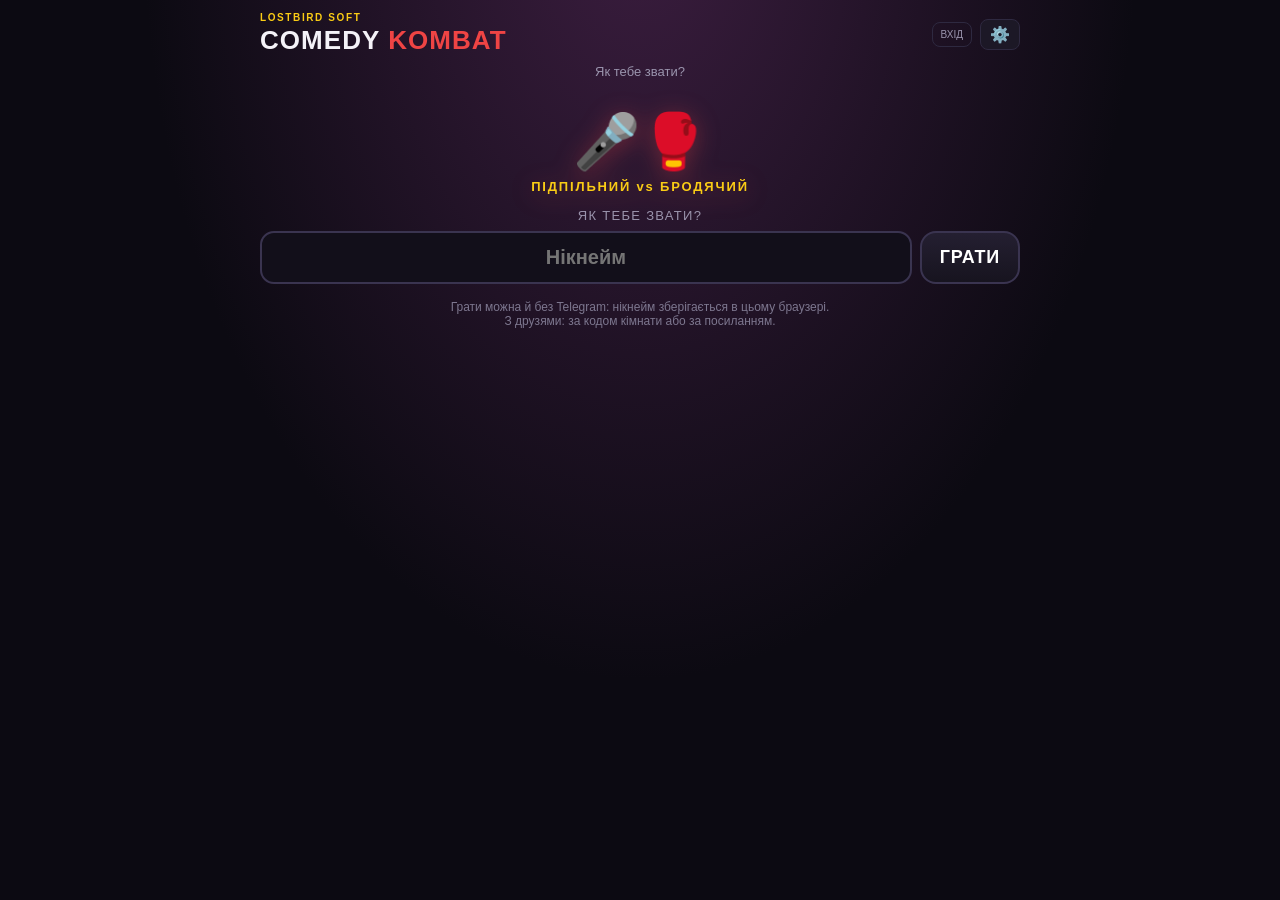
==== index.html @ 6293d787 "Build 75ad475" ====
<!DOCTYPE html>
<html lang="uk">
<head>
  <meta charset="UTF-8">
  <meta name="viewport" content="width=device-width, initial-scale=1.0, maximum-scale=1.0, user-scalable=no, viewport-fit=cover">
  <meta name="theme-color" content="#0c0a12">
  <title>Comedy Kombat</title>
  <link rel="manifest" href="manifest.webmanifest">
  <link rel="icon" href="icon-192.png">
  <link rel="apple-touch-icon" href="icon-192.png">
  <meta name="mobile-web-app-capable" content="yes">
  <meta name="apple-mobile-web-app-capable" content="yes">
  <meta name="apple-mobile-web-app-title" content="Comedy Kombat">
  <link rel="stylesheet" href="style.css?v=8990512b">
  <script src="https://telegram.org/js/telegram-web-app.js"></script>
  <script type="module" src="app.js?v=2cf8950b"></script>
</head>
<body>
<main class="app">
  <header class="topbar">
    <div><div class="eyebrow">LOSTBIRD SOFT</div><h1>COMEDY <span>KOMBAT</span></h1></div>
    <div class="topright"><button id="menuBtn" class="mini ghost" hidden>☰ Меню</button><span class="room-tag" id="roomTag">МЕНЮ</span><button id="resignBtn" class="mini" hidden>Здатися</button><button id="gearBtn" class="mini ghost gear" aria-label="Налаштування">⚙️</button></div>
  </header>

  <p id="status" class="status" role="status">Підключаємось…</p>

  <section id="screenGuest" class="screen" hidden>
    <div class="menu">
      <div class="menu-hero">🎤🥊<div class="menu-tag">ПІДПІЛЬНИЙ vs БРОДЯЧИЙ</div></div>
      <div class="menu-sub">ЯК ТЕБЕ ЗВАТИ?</div>
      <div class="code-row">
        <input id="guestName" class="name-input" maxlength="20" placeholder="Нікнейм" autocomplete="off" autocorrect="off" spellcheck="false">
        <button class="menu-btn code-go" id="btnGuestGo"><span>ГРАТИ</span></button>
      </div>
      <div id="tsBox" class="ts-box" hidden></div>
      <div class="menu-note">Грати можна й без Telegram: нікнейм зберігається в цьому браузері.<br>З друзями: за кодом кімнати або за посиланням.</div>
    </div>
  </section>

  <section id="screenMenu" class="screen" hidden>
    <div class="menu">
      <div class="menu-hero">🎤🥊<div class="menu-tag">ПІДПІЛЬНИЙ vs БРОДЯЧИЙ</div></div>
      <div id="menuMain">
        <button class="menu-btn primary" id="btnBot"><span>🤖 ГРАТИ З КОМПʼЮТЕРОМ</span><small>Бої наодинці та тренування</small></button>
        <button class="menu-btn" id="btnRooms"><span>👥 КІМНАТИ</span><small>Створити кімнату, ввести код, лобі</small></button>
        <div class="menu-note">Грати з друзями: у групі з ботом напиши /fight</div>
        <div class="menu-note" id="menuWho" hidden></div>
      </div>
      <div id="menuLevels" hidden>
        <div class="menu-sub">СКЛАДНІСТЬ</div>
        <button class="menu-btn lvl" data-level="easy"><span>😎 ЛЕГКИЙ</span><small>Для розминки</small></button>
        <button class="menu-btn lvl" data-level="normal"><span>🥊 СЕРЕДНІЙ</span><small>Чесний бій</small></button>
        <button class="menu-btn lvl" data-level="hard"><span>🔥 ВАЖКИЙ</span><small>Блокує, ухиляється, контратакує</small></button>
        <button class="menu-back" id="btnLevelsBack">← Назад</button>
      </div>
    </div>
  </section>

  <section id="screenRooms" class="screen" hidden>
    <div class="menu">
      <div class="menu-sub">СТВОРИТИ КІМНАТУ</div>
      <div class="two">
        <button class="menu-btn" id="btnCreatePublic"><span>🌐 ВІДКРИТА</span><small>Видно в лобі</small></button>
        <button class="menu-btn" id="btnCreatePrivate"><span>🔒 ЗАКРИТА</span><small>Лише за кодом</small></button>
      </div>
      <div class="menu-sub">УВІЙТИ ЗА КОДОМ</div>
      <div class="code-row">
        <input id="codeInput" class="code-input" maxlength="5" placeholder="КОД" autocapitalize="characters" autocomplete="off" autocorrect="off" spellcheck="false">
        <button class="menu-btn code-go" id="btnJoinCode"><span>УВІЙТИ</span></button>
      </div>
      <div class="menu-sub lobby-head">ЛОБІ <button id="btnLobbyRefresh" class="mini ghost">↻</button></div>
      <div id="lobbyList" class="lobby-list"></div>
      <button class="menu-back" id="btnRoomsBack">← Назад</button>
    </div>
  </section>

  <section id="screenWait" class="screen">
    <div class="wait">🎤<br>Чекаємо другого бійця…<br><small id="waitHint">Надішли друзям кнопку з чату</small></div>
    <div id="roomShare" class="share" hidden>
      <div class="muted">Код кімнати</div>
      <div class="code-big" id="roomCode">-----</div>
      <button class="menu-btn" id="btnCopyCode"><span>📋 КОПІЮВАТИ КОД</span></button>
      <button class="menu-btn primary" id="btnShareLink"><span id="shareLabel">📨 НАДІСЛАТИ ЗАПРОШЕННЯ</span><small id="shareSub">Відкриє вибір чату в Telegram</small></button>
      <button class="menu-btn" id="btnCopyWeb" hidden><span>🌐 ПОСИЛАННЯ ДЛЯ БРАУЗЕРА</span><small>Для друга без Telegram</small></button>
    </div>
  </section>

  <section id="screenSelect" class="screen" hidden>
    <div class="preview">
      <canvas id="prevCanvas" width="170" height="190"></canvas>
      <div class="prev-info">
        <div class="camp-tag" id="prevCamp"></div>
        <h2 id="prevName">Обери бійця</h2>
        <div class="muted" id="prevTitle"></div>
        <div class="special" id="prevSpecial"></div>
        <div class="taunt" id="prevTaunt"></div>
      </div>
    </div>
    <div id="grid" class="grid"></div>
    <div class="arena-box">
      <div class="menu-sub">АРЕНА</div>
      <div id="arenaRow" class="arena-row"></div>
      <div class="muted arena-desc" id="arenaDesc"></div>
    </div>
    <div class="vs" id="vsLine"></div>
    <button id="readyBtn" class="big" disabled>ОБРАТИ БІЙЦЯ</button>
    <p class="hint">▼ + 👊 (X/Y) — апперкот · ▼ + 🦶 (A/B) — підсічка · 👊/🦶 у стрибку — удар зверху · Y і B — сильні удари: більше шкоди, довший замах · пригнувшись, ухиляєшся від високих снарядів</p>
  </section>

  <section id="screenFight" class="screen" hidden>
    <div class="stage"><canvas id="game" width="900" height="500"></canvas>
      <div id="result" class="result" hidden>
        <div class="res-title" id="resTitle"></div><div class="res-sub" id="resSub"></div>
        <button id="rematchBtn" class="big">РЕВАНШ</button>
        <button id="menuBtn2" class="big alt">В МЕНЮ</button>
      </div>
    </div>
    <div class="controls" id="controls">
      <div class="joy" id="joy" hidden><div class="joy-ring"></div><div class="joy-knob" id="joyKnob"></div></div>
      <div class="dpad" id="dpad" hidden>
        <button class="pb up" data-do="jump">▲</button>
        <button class="pb lf" data-hold="l">◀</button>
        <button class="pb dn" data-hold="d">▼</button>
        <button class="pb rt" data-hold="r">▶</button>
      </div>
      <div class="acts six">
        <button class="pb punch" data-do="punch"><i>X</i>👊<small>РУКА</small></button>
        <button class="pb punch hv" data-do="hpunch"><i>Y</i>👊<small>СИЛЬНА</small></button>
        <button class="pb spec" data-do="special"><i>Z</i>✨<small id="specName">СПЕЦ</small></button>
        <button class="pb kick" data-do="kick"><i>A</i>🦶<small>НОГА</small></button>
        <button class="pb kick hv" data-do="hkick"><i>B</i>🦶<small>СИЛЬНА</small></button>
        <button class="pb blk" data-hold="b"><i>C</i>🛡<small>БЛОК</small></button>
      </div>
    </div>
    <p class="hint">ПК: A/D — рух, W — стрибок, S — присісти, Shift/B — блок (C) · F/R — рука X/Y, G/T — нога A/B, H — спец (Z)</p>
  </section>
</main>

<div id="settings" class="modal" hidden>
  <div class="sheet">
    <div class="sheet-head"><b>Налаштування</b><button id="settingsClose" class="mini ghost" aria-label="Закрити">✕</button></div>
    <div class="opt">
      <div class="opt-title">Керування</div>
      <div class="seg" id="segControl">
        <button data-v="joystick">🕹 Джойстик</button>
        <button data-v="buttons">⬅➡ Кнопки</button>
      </div>
      <div class="opt-note" id="ctrlNote"></div>
    </div>
    <div class="opt row"><span>Звук</span><button class="tog" id="togSound"></button></div>
    <div class="opt row"><span>Вібрація при ударах</span><button class="tog" id="togHaptic"></button></div>
    <div class="opt row" id="nickRow" hidden><span>Нікнейм: <b id="nickName"></b></span><button class="tog" id="btnChangeNick">ЗМІНИТИ</button></div>
    <div class="opt-note" id="verNote"></div>
  </div>
</div>
</body>
</html>
---- style.css ----
*{box-sizing:border-box;-webkit-tap-highlight-color:transparent}:root{color-scheme:dark;--bg:#0c0a12;--panel:#17141f;--line:#2e2940;--muted:#9a94ad;--text:#f4f2f8;--red:#ef4444;--gold:#facc15}html,body{overscroll-behavior:none}body{margin:0;min-height:100vh;display:flex;justify-content:center;padding:max(12px,env(safe-area-inset-top)) 10px max(16px,env(safe-area-inset-bottom));background:radial-gradient(ellipse at 50% -10%,#3b1d3f 0,transparent 55%),var(--bg);color:var(--text);font-family:-apple-system,BlinkMacSystemFont,Segoe UI,Roboto,Arial,sans-serif;user-select:none;-webkit-user-select:none;touch-action:manipulation}.app{width:min(100%,760px)}.topbar{display:flex;justify-content:space-between;align-items:center;margin-bottom:8px}.eyebrow{color:var(--gold);font-size:10px;font-weight:800;letter-spacing:.16em}h1{margin:2px 0 0;font:900 26px Impact,Arial Black,sans-serif;letter-spacing:.04em}h1 span{color:var(--red)}.topright{display:flex;gap:8px;align-items:center}.room-tag{font-size:10px;color:var(--muted);border:1px solid var(--line);border-radius:8px;padding:6px 8px}.mini{background:#3a1518;color:#fecaca;border:1px solid #7f1d1d;border-radius:8px;padding:6px 10px;font-weight:700;font-size:12px}.status{min-height:18px;margin:4px 0 8px;color:var(--muted);font-size:13px;text-align:center}[hidden]{display:none!important}.wait{text-align:center;padding:60px 10px;font-size:20px;line-height:1.6}.wait small{color:var(--muted);font-size:13px}.preview{display:flex;gap:12px;background:var(--panel);border:1px solid var(--line);border-radius:14px;padding:10px;margin-bottom:10px}#prevCanvas{background:#120f1a;border-radius:10px;flex:none;width:130px;height:auto}.prev-info h2{margin:2px 0;font:900 19px Impact,Arial Black,sans-serif}.muted{color:var(--muted);font-size:13px}.camp-tag{font-size:11px;font-weight:800;letter-spacing:.06em}.special{margin-top:8px;font-size:13px;color:var(--gold);font-weight:700}.taunt{margin-top:6px;font-size:12px;color:var(--muted);font-style:italic}.grid{display:grid;grid-template-columns:repeat(4,1fr);gap:8px}.card{background:var(--panel);border:2px solid var(--line);border-radius:12px;padding:6px 2px 8px;text-align:center;color:var(--text);cursor:pointer}.card canvas{width:60px;height:84px;display:block;margin:0 auto}.card b{display:block;font-size:10px;line-height:1.15;margin-top:2px}.card.sel{border-color:var(--gold);box-shadow:0 0 14px #facc1566}.card.locked{opacity:.5}.vs{text-align:center;color:var(--muted);font-size:13px;margin:10px 0}.big{width:100%;padding:15px;border:0;border-radius:12px;background:linear-gradient(180deg,#ef4444,#991b1b);color:#fff;font:900 17px Impact,Arial Black,sans-serif;letter-spacing:.06em}.big:disabled{opacity:.4}.stage{position:relative;aspect-ratio:9/5;border:3px solid #3f3a52;border-radius:12px;overflow:hidden;box-shadow:0 0 30px #ef44444d;background:#0f0d16}canvas#game{width:100%;height:100%;display:block}.result{position:absolute;inset:0;background:#05040ac7;display:flex;flex-direction:column;align-items:center;justify-content:center;gap:10px;padding:16px;text-align:center}.res-title{font:900 28px Impact,Arial Black,sans-serif;color:var(--gold)}.res-sub{color:#ddd;font-size:14px}.result .big{width:70%;max-width:260px}.hint{text-align:center;color:#6f6a80;font-size:11px;margin:8px 0 0}@media(max-width:420px){.grid{grid-template-columns:repeat(3,1fr)}}.mini.ghost{background:#1c1826;color:#ddd;border-color:#2e2940}:root{--b:clamp(50px,15.2vw,68px)}.controls{display:flex;justify-content:space-between;align-items:flex-end;gap:10px;margin-top:10px;touch-action:none}.dpad{display:grid;grid-template-columns:repeat(3,var(--b));grid-template-rows:repeat(2,var(--b));gap:6px;grid-template-areas:". up ." "lf dn rt"}.up{grid-area:up}.lf{grid-area:lf}.dn{grid-area:dn}.rt{grid-area:rt}:root{--b6:clamp(44px,12.4vw,60px)}.acts{display:grid;grid-template-columns:repeat(3,var(--b6));grid-auto-rows:var(--b6);gap:5px;align-items:stretch}.acts.six .pb{position:relative;min-width:0;font-size:18px;border-radius:50%;padding:0}.acts.six .pb small{font-size:8px;line-height:1}.acts.six .pb i{position:absolute;top:3px;left:0;right:0;text-align:center;font:800 10px/1 system-ui,sans-serif;font-style:normal;color:#e5e1f0;opacity:.85}.acts.six .pb.hv{background:linear-gradient(180deg,#3d2a3a,#1c1119);box-shadow:0 4px #07060b,inset 0 0 10px #ef444440}.acts.six .pb.kick.hv{box-shadow:0 4px #07060b,inset 0 0 10px #f59e0b4d}.acts.six .pb.on{box-shadow:0 1px #07060b}.acts.six>:nth-child(-n+3){transform:translateY(-6px)}.acts.six>:nth-child(-n+3).on{transform:translateY(-3px)}.pb{width:100%;height:100%;min-width:var(--b);padding:0 4px;border-radius:14px;border:2px solid #52495f;background:linear-gradient(180deg,#2a2536,#17141f);color:#fff;font-size:22px;font-weight:800;box-shadow:0 4px #07060b;display:flex;flex-direction:column;align-items:center;justify-content:center;touch-action:none;user-select:none;-webkit-user-select:none;-webkit-touch-callout:none}.pb small{font-size:9px;font-weight:600;color:#b9b3c8;max-width:100%;overflow:hidden;text-overflow:ellipsis;white-space:nowrap}.pb.on{transform:translateY(3px);box-shadow:0 1px #07060b;border-color:#f87171;filter:brightness(1.25)}.punch{border-color:#ef4444}.kick{border-color:#f59e0b}.spec{border-color:#22d3ee}.blk{border-color:#a855f7}.dn{border-color:#64748b}.gear{font-size:16px;padding:5px 9px}.modal{position:fixed;inset:0;background:#05040ab3;display:flex;align-items:flex-end;justify-content:center;z-index:50}.sheet{width:min(100%,520px);background:#17141f;border:1px solid var(--line);border-radius:18px 18px 0 0;padding:14px 16px max(18px,env(safe-area-inset-bottom))}.sheet-head{display:flex;justify-content:space-between;align-items:center;margin-bottom:10px;font-size:16px}.opt{padding:10px 0;border-top:1px solid var(--line)}.opt-title{font-size:13px;color:var(--muted);margin-bottom:8px}.opt.row{display:flex;justify-content:space-between;align-items:center;font-size:15px}.opt-note{margin-top:8px;font-size:12px;color:var(--muted);line-height:1.4}.seg{display:grid;grid-template-columns:1fr 1fr;gap:8px}.seg button{padding:12px 6px;border-radius:12px;border:2px solid #3a3450;background:#211d2c;color:#ddd;font-size:14px;font-weight:700}.seg button.sel{border-color:var(--gold);color:#fff;background:#2e2640;box-shadow:0 0 12px #facc1540}.tog{min-width:84px;padding:9px 12px;border-radius:999px;border:2px solid #3a3450;background:#211d2c;color:#aaa;font-weight:800;font-size:12px}.tog.on{border-color:#22c55e;color:#bbf7d0;background:#12301f}:root{--joy:clamp(124px,36vw,164px)}.joy{position:relative;width:var(--joy);height:var(--joy);flex:none;touch-action:none;user-select:none;-webkit-user-select:none}.joy-ring{position:absolute;inset:0;border-radius:50%;background:radial-gradient(circle at 50% 50%,rgba(255,255,255,.07),rgba(255,255,255,.02) 62%,transparent 63%),#1a1624;border:3px solid #4a4260;box-shadow:inset 0 0 18px #0000008c}.joy-ring:before,.joy-ring:after{content:"";position:absolute;background:#ffffff14}.joy-ring:before{left:50%;top:10%;bottom:10%;width:2px;transform:translate(-50%)}.joy-ring:after{top:50%;left:10%;right:10%;height:2px;transform:translateY(-50%)}.joy-knob{position:absolute;left:50%;top:50%;width:42%;height:42%;margin:-21% 0 0 -21%;border-radius:50%;background:radial-gradient(circle at 35% 30%,#8b84a3,#3b3550 70%);border:3px solid #a79fc0;box-shadow:0 4px 10px #0009;pointer-events:none;will-change:transform}.joy.active .joy-ring,.joy.active .joy-knob{border-color:var(--gold)}.menu{padding:6px 0 10px}.menu-hero{text-align:center;font-size:54px;margin:14px 0 6px;filter:drop-shadow(0 4px 12px rgba(239,68,68,.35))}.menu-tag{font:900 13px Impact,Arial Black,sans-serif;letter-spacing:.14em;color:var(--gold);margin-top:6px}.menu-btn{display:flex;flex-direction:column;align-items:flex-start;gap:3px;width:100%;margin-top:10px;padding:16px;border-radius:16px;border:2px solid #3a3450;background:linear-gradient(180deg,#241f31,#17141f);color:#fff;text-align:left;cursor:pointer}.menu-btn span{font:900 18px Impact,Arial Black,sans-serif;letter-spacing:.04em}.menu-btn small{font-size:12px;color:var(--muted)}.menu-btn.primary{border-color:#ef4444;background:linear-gradient(180deg,#5a1d22,#2a1015);box-shadow:0 0 18px #ef444440}.menu-btn:disabled{opacity:.45;cursor:default}.menu-btn:active:not(:disabled){transform:translateY(2px)}.lvl[data-level=easy]{border-color:#22c55e}.lvl[data-level=normal]{border-color:#facc15}.lvl[data-level=hard]{border-color:#ef4444}.menu-sub{margin-top:14px;text-align:center;color:var(--muted);font-size:13px;letter-spacing:.1em}.menu-note{margin-top:16px;text-align:center;font-size:12px;color:#7d778f}.menu-back{margin:14px auto 0;display:block;background:none;border:0;color:var(--muted);font-size:14px;padding:8px 14px}.big.alt{background:#27223a;border:2px solid #4a4260}input{user-select:text;-webkit-user-select:text}.two{display:grid;grid-template-columns:1fr 1fr;gap:10px}.two .menu-btn{margin-top:8px;padding:14px 12px}.code-row{display:flex;gap:8px;margin-top:8px}.code-input{flex:1;min-width:0;text-transform:uppercase;letter-spacing:.35em;text-align:center;font:900 22px Impact,Arial Black,sans-serif;color:#fff;background:#120f1a;border:2px solid #3a3450;border-radius:14px;padding:12px 8px;outline:none}.code-input:focus{border-color:var(--gold)}.code-go{width:auto;margin-top:0;padding:12px 18px;align-items:center;justify-content:center}.lobby-head{display:flex;align-items:center;justify-content:center;gap:8px}.lobby-list{margin-top:8px;display:grid;gap:8px}.lobby-row{display:flex;justify-content:space-between;align-items:center;gap:8px;padding:12px;border-radius:14px;border:2px solid #3a3450;background:#17141f;cursor:pointer}.lobby-row b{display:block;font-size:15px}.lobby-row small{color:var(--muted);font-size:12px}.lobby-go{background:linear-gradient(180deg,#ef4444,#991b1b);border:0;border-radius:10px;color:#fff;font:900 13px Impact,Arial Black,sans-serif;padding:10px 14px;letter-spacing:.05em}.lobby-empty{text-align:center;color:var(--muted);font-size:13px;padding:14px 6px}.share{max-width:420px;margin:0 auto;text-align:center}.code-big{font:900 54px Impact,Arial Black,sans-serif;letter-spacing:.2em;color:var(--gold);margin:4px 0 6px;padding-left:.2em;text-shadow:0 0 18px rgba(250,204,21,.35)}.name-input{flex:1;min-width:0;text-align:center;font:700 20px -apple-system,BlinkMacSystemFont,Segoe UI,Roboto,Arial,sans-serif;color:#fff;background:#120f1a;border:2px solid #3a3450;border-radius:14px;padding:13px 10px;outline:none}.name-input:focus{border-color:var(--gold)}.ts-box{display:flex;justify-content:center;margin-top:12px;min-height:65px}.arena-box{margin-top:12px}.arena-row{display:flex;gap:8px;overflow-x:auto;padding:6px 2px 8px;-webkit-overflow-scrolling:touch;scrollbar-width:none}.arena-row::-webkit-scrollbar{display:none}.chip{flex:none;display:flex;flex-direction:column;align-items:center;gap:3px;min-width:84px;padding:8px;border-radius:12px;border:2px solid #3a3450;background:#17141f;color:#ddd;font-size:11px;font-weight:700;text-align:center;line-height:1.15}.chip b{font-size:22px}.chip.sel{border-color:var(--gold);color:#fff;box-shadow:0 0 12px #facc154d}.chip:disabled{opacity:.65}.arena-desc{text-align:center;margin-top:2px;min-height:34px}
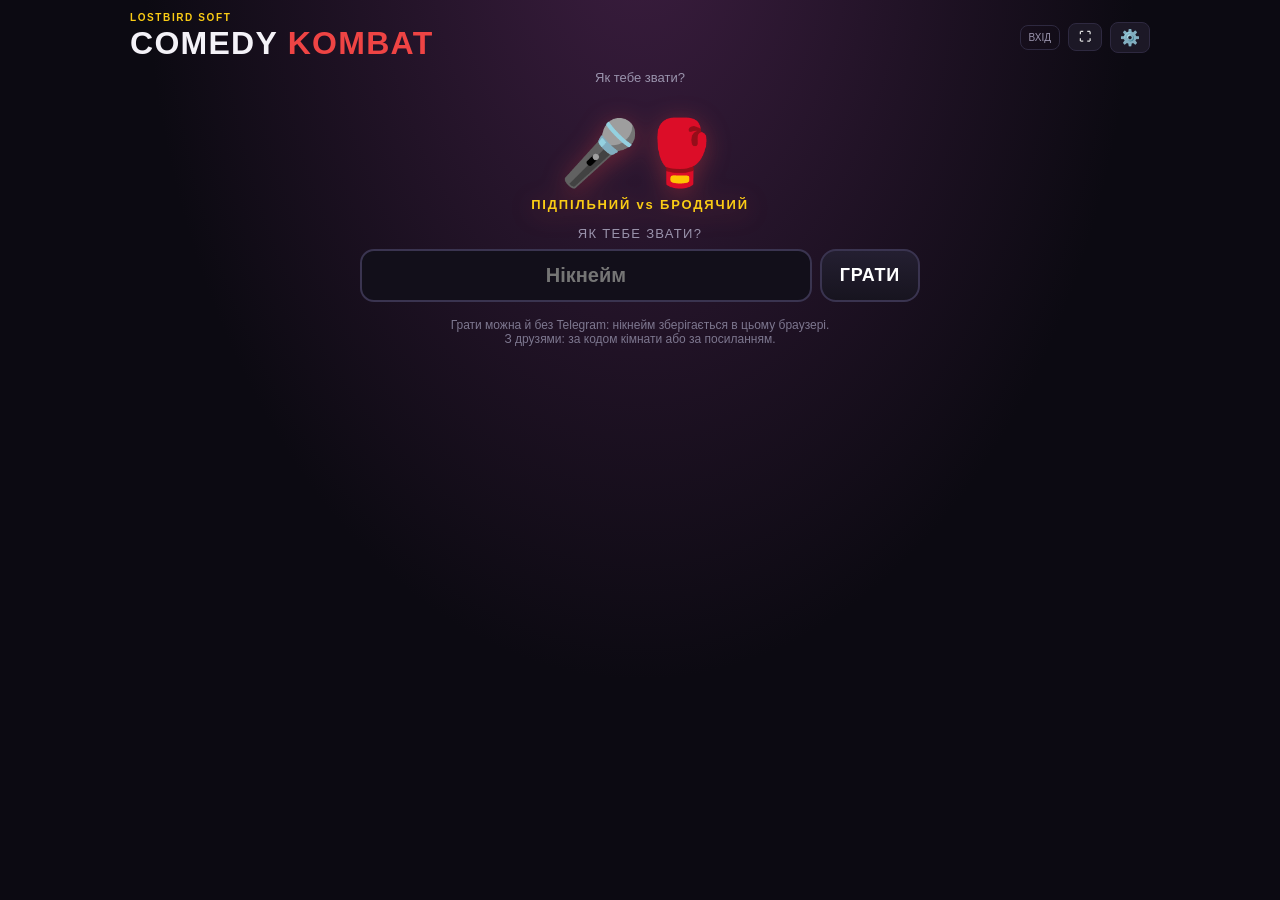
==== commit 22293600: "Build 7344108" ====
--- a/index.html
+++ b/index.html
@@ -11,15 +11,16 @@
   <meta name="mobile-web-app-capable" content="yes">
   <meta name="apple-mobile-web-app-capable" content="yes">
   <meta name="apple-mobile-web-app-title" content="Comedy Kombat">
-  <link rel="stylesheet" href="style.css?v=8990512b">
+  <link rel="stylesheet" href="style.css?v=c1046ad6">
   <script src="https://telegram.org/js/telegram-web-app.js"></script>
-  <script type="module" src="app.js?v=2cf8950b"></script>
+  <script type="module" src="app.js?v=12cb3f4c"></script>
 </head>
 <body>
+  <canvas id="bgBlur" class="bgblur" width="96" height="54" aria-hidden="true"></canvas>
 <main class="app">
   <header class="topbar">
     <div><div class="eyebrow">LOSTBIRD SOFT</div><h1>COMEDY <span>KOMBAT</span></h1></div>
-    <div class="topright"><button id="menuBtn" class="mini ghost" hidden>☰ Меню</button><span class="room-tag" id="roomTag">МЕНЮ</span><button id="resignBtn" class="mini" hidden>Здатися</button><button id="gearBtn" class="mini ghost gear" aria-label="Налаштування">⚙️</button></div>
+    <div class="topright"><button id="menuBtn" class="mini ghost" hidden>☰ Меню</button><span class="room-tag" id="roomTag">МЕНЮ</span><button id="resignBtn" class="mini" hidden>Здатися</button><button id="helpBtn" class="mini ghost" aria-label="Клавіші керування" hidden>⌨</button><button id="fsBtn" class="mini ghost" aria-label="На весь екран" hidden>⛶</button><button id="gearBtn" class="mini ghost gear" aria-label="Налаштування">⚙️</button></div>
   </header>
 
   <p id="status" class="status" role="status">Підключаємось…</p>
@@ -109,6 +110,7 @@
 
   <section id="screenFight" class="screen" hidden>
     <div class="stage"><canvas id="game" width="900" height="500"></canvas>
+      <div id="keyHint" class="keyhint" aria-hidden="true"><b>A/D</b> рух · <b>W</b> стрибок · <b>S</b> присісти · <b>F</b>/<b>R</b> рука · <b>G</b>/<b>T</b> нога · <b>H</b> спец · <b>Shift</b> блок</div>
       <div id="result" class="result" hidden>
         <div class="res-title" id="resTitle"></div><div class="res-sub" id="resSub"></div>
         <button id="rematchBtn" class="big">РЕВАНШ</button>
@@ -132,7 +134,8 @@
         <button class="pb blk" data-hold="b"><i>C</i>🛡<small>БЛОК</small></button>
       </div>
     </div>
-    <p class="hint">ПК: A/D — рух, W — стрибок, S — присісти, Shift/B — блок (C) · F/R — рука X/Y, G/T — нога A/B, H — спец (Z)</p>
+    <p class="hint rotate">↻ Поверни телефон на бік: арена буде на весь екран, кнопки поверх неї</p>
+      <p class="hint kbdhint">ПК: A/D — рух, W — стрибок, S — присісти, Shift/B — блок (C) · F/R — рука X/Y, G/T — нога A/B, H — спец (Z)</p>
   </section>
 </main>
 
@@ -147,6 +150,15 @@
       </div>
       <div class="opt-note" id="ctrlNote"></div>
     </div>
+    <div class="opt">
+      <div class="opt-title">Екранні кнопки в бою</div>
+      <div class="seg three" id="segBtns">
+        <button data-v="auto">Авто</button>
+        <button data-v="on">Завжди</button>
+        <button data-v="off">Ховати</button>
+      </div>
+      <div class="opt-note" id="btnsNote"></div>
+    </div>
     <div class="opt row"><span>Звук</span><button class="tog" id="togSound"></button></div>
     <div class="opt row"><span>Вібрація при ударах</span><button class="tog" id="togHaptic"></button></div>
     <div class="opt row" id="nickRow" hidden><span>Нікнейм: <b id="nickName"></b></span><button class="tog" id="btnChangeNick">ЗМІНИТИ</button></div>
--- a/style.css
+++ b/style.css
@@ -1 +1 @@
-*{box-sizing:border-box;-webkit-tap-highlight-color:transparent}:root{color-scheme:dark;--bg:#0c0a12;--panel:#17141f;--line:#2e2940;--muted:#9a94ad;--text:#f4f2f8;--red:#ef4444;--gold:#facc15}html,body{overscroll-behavior:none}body{margin:0;min-height:100vh;display:flex;justify-content:center;padding:max(12px,env(safe-area-inset-top)) 10px max(16px,env(safe-area-inset-bottom));background:radial-gradient(ellipse at 50% -10%,#3b1d3f 0,transparent 55%),var(--bg);color:var(--text);font-family:-apple-system,BlinkMacSystemFont,Segoe UI,Roboto,Arial,sans-serif;user-select:none;-webkit-user-select:none;touch-action:manipulation}.app{width:min(100%,760px)}.topbar{display:flex;justify-content:space-between;align-items:center;margin-bottom:8px}.eyebrow{color:var(--gold);font-size:10px;font-weight:800;letter-spacing:.16em}h1{margin:2px 0 0;font:900 26px Impact,Arial Black,sans-serif;letter-spacing:.04em}h1 span{color:var(--red)}.topright{display:flex;gap:8px;align-items:center}.room-tag{font-size:10px;color:var(--muted);border:1px solid var(--line);border-radius:8px;padding:6px 8px}.mini{background:#3a1518;color:#fecaca;border:1px solid #7f1d1d;border-radius:8px;padding:6px 10px;font-weight:700;font-size:12px}.status{min-height:18px;margin:4px 0 8px;color:var(--muted);font-size:13px;text-align:center}[hidden]{display:none!important}.wait{text-align:center;padding:60px 10px;font-size:20px;line-height:1.6}.wait small{color:var(--muted);font-size:13px}.preview{display:flex;gap:12px;background:var(--panel);border:1px solid var(--line);border-radius:14px;padding:10px;margin-bottom:10px}#prevCanvas{background:#120f1a;border-radius:10px;flex:none;width:130px;height:auto}.prev-info h2{margin:2px 0;font:900 19px Impact,Arial Black,sans-serif}.muted{color:var(--muted);font-size:13px}.camp-tag{font-size:11px;font-weight:800;letter-spacing:.06em}.special{margin-top:8px;font-size:13px;color:var(--gold);font-weight:700}.taunt{margin-top:6px;font-size:12px;color:var(--muted);font-style:italic}.grid{display:grid;grid-template-columns:repeat(4,1fr);gap:8px}.card{background:var(--panel);border:2px solid var(--line);border-radius:12px;padding:6px 2px 8px;text-align:center;color:var(--text);cursor:pointer}.card canvas{width:60px;height:84px;display:block;margin:0 auto}.card b{display:block;font-size:10px;line-height:1.15;margin-top:2px}.card.sel{border-color:var(--gold);box-shadow:0 0 14px #facc1566}.card.locked{opacity:.5}.vs{text-align:center;color:var(--muted);font-size:13px;margin:10px 0}.big{width:100%;padding:15px;border:0;border-radius:12px;background:linear-gradient(180deg,#ef4444,#991b1b);color:#fff;font:900 17px Impact,Arial Black,sans-serif;letter-spacing:.06em}.big:disabled{opacity:.4}.stage{position:relative;aspect-ratio:9/5;border:3px solid #3f3a52;border-radius:12px;overflow:hidden;box-shadow:0 0 30px #ef44444d;background:#0f0d16}canvas#game{width:100%;height:100%;display:block}.result{position:absolute;inset:0;background:#05040ac7;display:flex;flex-direction:column;align-items:center;justify-content:center;gap:10px;padding:16px;text-align:center}.res-title{font:900 28px Impact,Arial Black,sans-serif;color:var(--gold)}.res-sub{color:#ddd;font-size:14px}.result .big{width:70%;max-width:260px}.hint{text-align:center;color:#6f6a80;font-size:11px;margin:8px 0 0}@media(max-width:420px){.grid{grid-template-columns:repeat(3,1fr)}}.mini.ghost{background:#1c1826;color:#ddd;border-color:#2e2940}:root{--b:clamp(50px,15.2vw,68px)}.controls{display:flex;justify-content:space-between;align-items:flex-end;gap:10px;margin-top:10px;touch-action:none}.dpad{display:grid;grid-template-columns:repeat(3,var(--b));grid-template-rows:repeat(2,var(--b));gap:6px;grid-template-areas:". up ." "lf dn rt"}.up{grid-area:up}.lf{grid-area:lf}.dn{grid-area:dn}.rt{grid-area:rt}:root{--b6:clamp(44px,12.4vw,60px)}.acts{display:grid;grid-template-columns:repeat(3,var(--b6));grid-auto-rows:var(--b6);gap:5px;align-items:stretch}.acts.six .pb{position:relative;min-width:0;font-size:18px;border-radius:50%;padding:0}.acts.six .pb small{font-size:8px;line-height:1}.acts.six .pb i{position:absolute;top:3px;left:0;right:0;text-align:center;font:800 10px/1 system-ui,sans-serif;font-style:normal;color:#e5e1f0;opacity:.85}.acts.six .pb.hv{background:linear-gradient(180deg,#3d2a3a,#1c1119);box-shadow:0 4px #07060b,inset 0 0 10px #ef444440}.acts.six .pb.kick.hv{box-shadow:0 4px #07060b,inset 0 0 10px #f59e0b4d}.acts.six .pb.on{box-shadow:0 1px #07060b}.acts.six>:nth-child(-n+3){transform:translateY(-6px)}.acts.six>:nth-child(-n+3).on{transform:translateY(-3px)}.pb{width:100%;height:100%;min-width:var(--b);padding:0 4px;border-radius:14px;border:2px solid #52495f;background:linear-gradient(180deg,#2a2536,#17141f);color:#fff;font-size:22px;font-weight:800;box-shadow:0 4px #07060b;display:flex;flex-direction:column;align-items:center;justify-content:center;touch-action:none;user-select:none;-webkit-user-select:none;-webkit-touch-callout:none}.pb small{font-size:9px;font-weight:600;color:#b9b3c8;max-width:100%;overflow:hidden;text-overflow:ellipsis;white-space:nowrap}.pb.on{transform:translateY(3px);box-shadow:0 1px #07060b;border-color:#f87171;filter:brightness(1.25)}.punch{border-color:#ef4444}.kick{border-color:#f59e0b}.spec{border-color:#22d3ee}.blk{border-color:#a855f7}.dn{border-color:#64748b}.gear{font-size:16px;padding:5px 9px}.modal{position:fixed;inset:0;background:#05040ab3;display:flex;align-items:flex-end;justify-content:center;z-index:50}.sheet{width:min(100%,520px);background:#17141f;border:1px solid var(--line);border-radius:18px 18px 0 0;padding:14px 16px max(18px,env(safe-area-inset-bottom))}.sheet-head{display:flex;justify-content:space-between;align-items:center;margin-bottom:10px;font-size:16px}.opt{padding:10px 0;border-top:1px solid var(--line)}.opt-title{font-size:13px;color:var(--muted);margin-bottom:8px}.opt.row{display:flex;justify-content:space-between;align-items:center;font-size:15px}.opt-note{margin-top:8px;font-size:12px;color:var(--muted);line-height:1.4}.seg{display:grid;grid-template-columns:1fr 1fr;gap:8px}.seg button{padding:12px 6px;border-radius:12px;border:2px solid #3a3450;background:#211d2c;color:#ddd;font-size:14px;font-weight:700}.seg button.sel{border-color:var(--gold);color:#fff;background:#2e2640;box-shadow:0 0 12px #facc1540}.tog{min-width:84px;padding:9px 12px;border-radius:999px;border:2px solid #3a3450;background:#211d2c;color:#aaa;font-weight:800;font-size:12px}.tog.on{border-color:#22c55e;color:#bbf7d0;background:#12301f}:root{--joy:clamp(124px,36vw,164px)}.joy{position:relative;width:var(--joy);height:var(--joy);flex:none;touch-action:none;user-select:none;-webkit-user-select:none}.joy-ring{position:absolute;inset:0;border-radius:50%;background:radial-gradient(circle at 50% 50%,rgba(255,255,255,.07),rgba(255,255,255,.02) 62%,transparent 63%),#1a1624;border:3px solid #4a4260;box-shadow:inset 0 0 18px #0000008c}.joy-ring:before,.joy-ring:after{content:"";position:absolute;background:#ffffff14}.joy-ring:before{left:50%;top:10%;bottom:10%;width:2px;transform:translate(-50%)}.joy-ring:after{top:50%;left:10%;right:10%;height:2px;transform:translateY(-50%)}.joy-knob{position:absolute;left:50%;top:50%;width:42%;height:42%;margin:-21% 0 0 -21%;border-radius:50%;background:radial-gradient(circle at 35% 30%,#8b84a3,#3b3550 70%);border:3px solid #a79fc0;box-shadow:0 4px 10px #0009;pointer-events:none;will-change:transform}.joy.active .joy-ring,.joy.active .joy-knob{border-color:var(--gold)}.menu{padding:6px 0 10px}.menu-hero{text-align:center;font-size:54px;margin:14px 0 6px;filter:drop-shadow(0 4px 12px rgba(239,68,68,.35))}.menu-tag{font:900 13px Impact,Arial Black,sans-serif;letter-spacing:.14em;color:var(--gold);margin-top:6px}.menu-btn{display:flex;flex-direction:column;align-items:flex-start;gap:3px;width:100%;margin-top:10px;padding:16px;border-radius:16px;border:2px solid #3a3450;background:linear-gradient(180deg,#241f31,#17141f);color:#fff;text-align:left;cursor:pointer}.menu-btn span{font:900 18px Impact,Arial Black,sans-serif;letter-spacing:.04em}.menu-btn small{font-size:12px;color:var(--muted)}.menu-btn.primary{border-color:#ef4444;background:linear-gradient(180deg,#5a1d22,#2a1015);box-shadow:0 0 18px #ef444440}.menu-btn:disabled{opacity:.45;cursor:default}.menu-btn:active:not(:disabled){transform:translateY(2px)}.lvl[data-level=easy]{border-color:#22c55e}.lvl[data-level=normal]{border-color:#facc15}.lvl[data-level=hard]{border-color:#ef4444}.menu-sub{margin-top:14px;text-align:center;color:var(--muted);font-size:13px;letter-spacing:.1em}.menu-note{margin-top:16px;text-align:center;font-size:12px;color:#7d778f}.menu-back{margin:14px auto 0;display:block;background:none;border:0;color:var(--muted);font-size:14px;padding:8px 14px}.big.alt{background:#27223a;border:2px solid #4a4260}input{user-select:text;-webkit-user-select:text}.two{display:grid;grid-template-columns:1fr 1fr;gap:10px}.two .menu-btn{margin-top:8px;padding:14px 12px}.code-row{display:flex;gap:8px;margin-top:8px}.code-input{flex:1;min-width:0;text-transform:uppercase;letter-spacing:.35em;text-align:center;font:900 22px Impact,Arial Black,sans-serif;color:#fff;background:#120f1a;border:2px solid #3a3450;border-radius:14px;padding:12px 8px;outline:none}.code-input:focus{border-color:var(--gold)}.code-go{width:auto;margin-top:0;padding:12px 18px;align-items:center;justify-content:center}.lobby-head{display:flex;align-items:center;justify-content:center;gap:8px}.lobby-list{margin-top:8px;display:grid;gap:8px}.lobby-row{display:flex;justify-content:space-between;align-items:center;gap:8px;padding:12px;border-radius:14px;border:2px solid #3a3450;background:#17141f;cursor:pointer}.lobby-row b{display:block;font-size:15px}.lobby-row small{color:var(--muted);font-size:12px}.lobby-go{background:linear-gradient(180deg,#ef4444,#991b1b);border:0;border-radius:10px;color:#fff;font:900 13px Impact,Arial Black,sans-serif;padding:10px 14px;letter-spacing:.05em}.lobby-empty{text-align:center;color:var(--muted);font-size:13px;padding:14px 6px}.share{max-width:420px;margin:0 auto;text-align:center}.code-big{font:900 54px Impact,Arial Black,sans-serif;letter-spacing:.2em;color:var(--gold);margin:4px 0 6px;padding-left:.2em;text-shadow:0 0 18px rgba(250,204,21,.35)}.name-input{flex:1;min-width:0;text-align:center;font:700 20px -apple-system,BlinkMacSystemFont,Segoe UI,Roboto,Arial,sans-serif;color:#fff;background:#120f1a;border:2px solid #3a3450;border-radius:14px;padding:13px 10px;outline:none}.name-input:focus{border-color:var(--gold)}.ts-box{display:flex;justify-content:center;margin-top:12px;min-height:65px}.arena-box{margin-top:12px}.arena-row{display:flex;gap:8px;overflow-x:auto;padding:6px 2px 8px;-webkit-overflow-scrolling:touch;scrollbar-width:none}.arena-row::-webkit-scrollbar{display:none}.chip{flex:none;display:flex;flex-direction:column;align-items:center;gap:3px;min-width:84px;padding:8px;border-radius:12px;border:2px solid #3a3450;background:#17141f;color:#ddd;font-size:11px;font-weight:700;text-align:center;line-height:1.15}.chip b{font-size:22px}.chip.sel{border-color:var(--gold);color:#fff;box-shadow:0 0 12px #facc154d}.chip:disabled{opacity:.65}.arena-desc{text-align:center;margin-top:2px;min-height:34px}
+*{box-sizing:border-box;-webkit-tap-highlight-color:transparent}:root{color-scheme:dark;--bg:#0c0a12;--panel:#17141f;--line:#2e2940;--muted:#9a94ad;--text:#f4f2f8;--red:#ef4444;--gold:#facc15}html,body{overscroll-behavior:none}body{margin:0;min-height:100vh;display:flex;justify-content:center;padding:max(12px,env(safe-area-inset-top)) 10px max(16px,env(safe-area-inset-bottom));background:radial-gradient(ellipse at 50% -10%,#3b1d3f 0,transparent 55%),var(--bg);color:var(--text);font-family:-apple-system,BlinkMacSystemFont,Segoe UI,Roboto,Arial,sans-serif;user-select:none;-webkit-user-select:none;touch-action:manipulation}.app{width:min(100%,760px)}.topbar{display:flex;justify-content:space-between;align-items:center;margin-bottom:8px}.eyebrow{color:var(--gold);font-size:10px;font-weight:800;letter-spacing:.16em}h1{margin:2px 0 0;font:900 26px Impact,Arial Black,sans-serif;letter-spacing:.04em}h1 span{color:var(--red)}.topright{display:flex;gap:8px;align-items:center}.room-tag{font-size:10px;color:var(--muted);border:1px solid var(--line);border-radius:8px;padding:6px 8px}.mini{background:#3a1518;color:#fecaca;border:1px solid #7f1d1d;border-radius:8px;padding:6px 10px;font-weight:700;font-size:12px}.status{min-height:18px;margin:4px 0 8px;color:var(--muted);font-size:13px;text-align:center}[hidden]{display:none!important}.wait{text-align:center;padding:60px 10px;font-size:20px;line-height:1.6}.wait small{color:var(--muted);font-size:13px}.preview{display:flex;gap:12px;background:var(--panel);border:1px solid var(--line);border-radius:14px;padding:10px;margin-bottom:10px}#prevCanvas{background:#120f1a;border-radius:10px;flex:none;width:130px;height:auto}.prev-info h2{margin:2px 0;font:900 19px Impact,Arial Black,sans-serif}.muted{color:var(--muted);font-size:13px}.camp-tag{font-size:11px;font-weight:800;letter-spacing:.06em}.special{margin-top:8px;font-size:13px;color:var(--gold);font-weight:700}.taunt{margin-top:6px;font-size:12px;color:var(--muted);font-style:italic}.grid{display:grid;grid-template-columns:repeat(4,1fr);gap:8px}.card{background:var(--panel);border:2px solid var(--line);border-radius:12px;padding:6px 2px 8px;text-align:center;color:var(--text);cursor:pointer}.card canvas{width:60px;height:84px;display:block;margin:0 auto}.card b{display:block;font-size:10px;line-height:1.15;margin-top:2px}.card.sel{border-color:var(--gold);box-shadow:0 0 14px #facc1566}.card.locked{opacity:.5}.vs{text-align:center;color:var(--muted);font-size:13px;margin:10px 0}.big{width:100%;padding:15px;border:0;border-radius:12px;background:linear-gradient(180deg,#ef4444,#991b1b);color:#fff;font:900 17px Impact,Arial Black,sans-serif;letter-spacing:.06em}.big:disabled{opacity:.4}.stage{position:relative;aspect-ratio:9/5;border:3px solid #3f3a52;border-radius:12px;overflow:hidden;box-shadow:0 0 30px #ef44444d;background:#0f0d16}canvas#game{width:100%;height:100%;display:block}.result{position:absolute;inset:0;background:#05040ac7;display:flex;flex-direction:column;align-items:center;justify-content:center;gap:10px;padding:16px;text-align:center}.res-title{font:900 28px Impact,Arial Black,sans-serif;color:var(--gold)}.res-sub{color:#ddd;font-size:14px}.result .big{width:70%;max-width:260px}.hint{text-align:center;color:#6f6a80;font-size:11px;margin:8px 0 0}@media(max-width:420px){.grid{grid-template-columns:repeat(3,1fr)}}.mini.ghost{background:#1c1826;color:#ddd;border-color:#2e2940}:root{--b:clamp(50px,15.2vw,68px)}.controls{display:flex;justify-content:space-between;align-items:flex-end;gap:10px;margin-top:10px;touch-action:none}.dpad{display:grid;grid-template-columns:repeat(3,var(--b));grid-template-rows:repeat(2,var(--b));gap:6px;grid-template-areas:". up ." "lf dn rt"}.up{grid-area:up}.lf{grid-area:lf}.dn{grid-area:dn}.rt{grid-area:rt}:root{--b6:clamp(44px,12.4vw,60px)}.acts{display:grid;grid-template-columns:repeat(3,var(--b6));grid-auto-rows:var(--b6);gap:5px;align-items:stretch}.acts.six .pb{position:relative;min-width:0;font-size:18px;border-radius:50%;padding:0}.acts.six .pb small{font-size:8px;line-height:1}.acts.six .pb i{position:absolute;top:3px;left:0;right:0;text-align:center;font:800 10px/1 system-ui,sans-serif;font-style:normal;color:#e5e1f0;opacity:.85}.acts.six .pb.hv{background:linear-gradient(180deg,#3d2a3a,#1c1119);box-shadow:0 4px #07060b,inset 0 0 10px #ef444440}.acts.six .pb.kick.hv{box-shadow:0 4px #07060b,inset 0 0 10px #f59e0b4d}.acts.six .pb.on{box-shadow:0 1px #07060b}.acts.six>:nth-child(-n+3){transform:translateY(-6px)}.acts.six>:nth-child(-n+3).on{transform:translateY(-3px)}.pb{width:100%;height:100%;min-width:var(--b);padding:0 4px;border-radius:14px;border:2px solid #52495f;background:linear-gradient(180deg,#2a2536,#17141f);color:#fff;font-size:22px;font-weight:800;box-shadow:0 4px #07060b;display:flex;flex-direction:column;align-items:center;justify-content:center;touch-action:none;user-select:none;-webkit-user-select:none;-webkit-touch-callout:none}.pb small{font-size:9px;font-weight:600;color:#b9b3c8;max-width:100%;overflow:hidden;text-overflow:ellipsis;white-space:nowrap}.pb.on{transform:translateY(3px);box-shadow:0 1px #07060b;border-color:#f87171;filter:brightness(1.25)}.punch{border-color:#ef4444}.kick{border-color:#f59e0b}.spec{border-color:#22d3ee}.blk{border-color:#a855f7}.dn{border-color:#64748b}.gear{font-size:16px;padding:5px 9px}.modal{position:fixed;inset:0;background:#05040ab3;display:flex;align-items:flex-end;justify-content:center;z-index:50}.sheet{width:min(100%,520px);background:#17141f;border:1px solid var(--line);border-radius:18px 18px 0 0;padding:14px 16px max(18px,env(safe-area-inset-bottom))}.sheet-head{display:flex;justify-content:space-between;align-items:center;margin-bottom:10px;font-size:16px}.opt{padding:10px 0;border-top:1px solid var(--line)}.opt-title{font-size:13px;color:var(--muted);margin-bottom:8px}.opt.row{display:flex;justify-content:space-between;align-items:center;font-size:15px}.opt-note{margin-top:8px;font-size:12px;color:var(--muted);line-height:1.4}.seg{display:grid;grid-template-columns:1fr 1fr;gap:8px}.seg button{padding:12px 6px;border-radius:12px;border:2px solid #3a3450;background:#211d2c;color:#ddd;font-size:14px;font-weight:700}.seg button.sel{border-color:var(--gold);color:#fff;background:#2e2640;box-shadow:0 0 12px #facc1540}.tog{min-width:84px;padding:9px 12px;border-radius:999px;border:2px solid #3a3450;background:#211d2c;color:#aaa;font-weight:800;font-size:12px}.tog.on{border-color:#22c55e;color:#bbf7d0;background:#12301f}:root{--joy:clamp(124px,36vw,164px)}.joy{position:relative;width:var(--joy);height:var(--joy);flex:none;touch-action:none;user-select:none;-webkit-user-select:none}.joy-ring{position:absolute;inset:0;border-radius:50%;background:radial-gradient(circle at 50% 50%,rgba(255,255,255,.07),rgba(255,255,255,.02) 62%,transparent 63%),#1a1624;border:3px solid #4a4260;box-shadow:inset 0 0 18px #0000008c}.joy-ring:before,.joy-ring:after{content:"";position:absolute;background:#ffffff14}.joy-ring:before{left:50%;top:10%;bottom:10%;width:2px;transform:translate(-50%)}.joy-ring:after{top:50%;left:10%;right:10%;height:2px;transform:translateY(-50%)}.joy-knob{position:absolute;left:50%;top:50%;width:42%;height:42%;margin:-21% 0 0 -21%;border-radius:50%;background:radial-gradient(circle at 35% 30%,#8b84a3,#3b3550 70%);border:3px solid #a79fc0;box-shadow:0 4px 10px #0009;pointer-events:none;will-change:transform}.joy.active .joy-ring,.joy.active .joy-knob{border-color:var(--gold)}.menu{padding:6px 0 10px}.menu-hero{text-align:center;font-size:54px;margin:14px 0 6px;filter:drop-shadow(0 4px 12px rgba(239,68,68,.35))}.menu-tag{font:900 13px Impact,Arial Black,sans-serif;letter-spacing:.14em;color:var(--gold);margin-top:6px}.menu-btn{display:flex;flex-direction:column;align-items:flex-start;gap:3px;width:100%;margin-top:10px;padding:16px;border-radius:16px;border:2px solid #3a3450;background:linear-gradient(180deg,#241f31,#17141f);color:#fff;text-align:left;cursor:pointer}.menu-btn span{font:900 18px Impact,Arial Black,sans-serif;letter-spacing:.04em}.menu-btn small{font-size:12px;color:var(--muted)}.menu-btn.primary{border-color:#ef4444;background:linear-gradient(180deg,#5a1d22,#2a1015);box-shadow:0 0 18px #ef444440}.menu-btn:disabled{opacity:.45;cursor:default}.menu-btn:active:not(:disabled){transform:translateY(2px)}.lvl[data-level=easy]{border-color:#22c55e}.lvl[data-level=normal]{border-color:#facc15}.lvl[data-level=hard]{border-color:#ef4444}.menu-sub{margin-top:14px;text-align:center;color:var(--muted);font-size:13px;letter-spacing:.1em}.menu-note{margin-top:16px;text-align:center;font-size:12px;color:#7d778f}.menu-back{margin:14px auto 0;display:block;background:none;border:0;color:var(--muted);font-size:14px;padding:8px 14px}.big.alt{background:#27223a;border:2px solid #4a4260}input{user-select:text;-webkit-user-select:text}.two{display:grid;grid-template-columns:1fr 1fr;gap:10px}.two .menu-btn{margin-top:8px;padding:14px 12px}.code-row{display:flex;gap:8px;margin-top:8px}.code-input{flex:1;min-width:0;text-transform:uppercase;letter-spacing:.35em;text-align:center;font:900 22px Impact,Arial Black,sans-serif;color:#fff;background:#120f1a;border:2px solid #3a3450;border-radius:14px;padding:12px 8px;outline:none}.code-input:focus{border-color:var(--gold)}.code-go{width:auto;margin-top:0;padding:12px 18px;align-items:center;justify-content:center}.lobby-head{display:flex;align-items:center;justify-content:center;gap:8px}.lobby-list{margin-top:8px;display:grid;gap:8px}.lobby-row{display:flex;justify-content:space-between;align-items:center;gap:8px;padding:12px;border-radius:14px;border:2px solid #3a3450;background:#17141f;cursor:pointer}.lobby-row b{display:block;font-size:15px}.lobby-row small{color:var(--muted);font-size:12px}.lobby-go{background:linear-gradient(180deg,#ef4444,#991b1b);border:0;border-radius:10px;color:#fff;font:900 13px Impact,Arial Black,sans-serif;padding:10px 14px;letter-spacing:.05em}.lobby-empty{text-align:center;color:var(--muted);font-size:13px;padding:14px 6px}.share{max-width:420px;margin:0 auto;text-align:center}.code-big{font:900 54px Impact,Arial Black,sans-serif;letter-spacing:.2em;color:var(--gold);margin:4px 0 6px;padding-left:.2em;text-shadow:0 0 18px rgba(250,204,21,.35)}.name-input{flex:1;min-width:0;text-align:center;font:700 20px -apple-system,BlinkMacSystemFont,Segoe UI,Roboto,Arial,sans-serif;color:#fff;background:#120f1a;border:2px solid #3a3450;border-radius:14px;padding:13px 10px;outline:none}.name-input:focus{border-color:var(--gold)}.ts-box{display:flex;justify-content:center;margin-top:12px;min-height:65px}.arena-box{margin-top:12px}.arena-row{display:flex;gap:8px;overflow-x:auto;padding:6px 2px 8px;-webkit-overflow-scrolling:touch;scrollbar-width:none}.arena-row::-webkit-scrollbar{display:none}.chip{flex:none;display:flex;flex-direction:column;align-items:center;gap:3px;min-width:84px;padding:8px;border-radius:12px;border:2px solid #3a3450;background:#17141f;color:#ddd;font-size:11px;font-weight:700;text-align:center;line-height:1.15}.chip b{font-size:22px}.chip.sel{border-color:var(--gold);color:#fff;box-shadow:0 0 12px #facc154d}.chip:disabled{opacity:.65}.arena-desc{text-align:center;margin-top:2px;min-height:34px}body{min-height:100vh;min-height:100dvh}.seg.three{grid-template-columns:repeat(3,1fr)}.stage{container-type:inline-size}.result .res-title{font-size:clamp(28px,4.4cqw,68px)}.result .res-sub{font-size:clamp(14px,1.7cqw,24px)}.result .big{font-size:clamp(17px,2.1cqw,32px);padding:clamp(15px,1.6cqw,26px)}.keyhint{display:none;position:absolute;left:50%;bottom:7%;transform:translate(-50%);padding:6px 14px;border-radius:999px;background:#05040ac7;border:1px solid rgba(255,255,255,.18);color:#e5e1f0;font-size:clamp(11px,1.4cqw,17px);white-space:nowrap;opacity:0;pointer-events:none}.keyhint b{color:var(--gold)}body.kbd:not(.touch) .keyhint{display:block}.keyhint.flash{animation:hintfade 9s ease forwards}@keyframes hintfade{0%{opacity:0}6%{opacity:1}85%{opacity:1}to{opacity:0}}body.kbd:not(.touch):not(.btns-on) .controls{display:none}body.btns-off .controls{display:none}body.btns-on .controls:not([hidden]){display:flex}@media(min-width:900px){.app{width:min(100%,1020px)}h1{font-size:32px}.menu{max-width:560px;margin:0 auto}.menu-hero{font-size:64px}.card b{font-size:12px}}@media(min-width:900px),(min-width:640px)and (orientation:landscape){.app{width:min(100%,1020px)}#screenSelect:not([hidden]){display:grid;grid-template-columns:minmax(300px,380px) 1fr;grid-template-areas:"prev grid" "arena grid" "vs grid" "ready grid" "hint hint";column-gap:22px;align-items:start}#screenSelect .preview{grid-area:prev;margin-bottom:12px}#screenSelect .grid{grid-area:grid;grid-template-columns:repeat(3,1fr);gap:10px;align-content:start}#screenSelect .arena-box{grid-area:arena;margin-top:0}#screenSelect .vs{grid-area:vs}#screenSelect #readyBtn{grid-area:ready}#screenSelect .hint{grid-area:hint}}.bgblur{display:none}@media(min-aspect-ratio:6/5)and (min-height:260px){:root{--b:clamp(42px,14vh,64px);--b6:clamp(38px,12vh,58px);--joy:clamp(104px,36vh,156px)}body[data-screen=fight]{display:block;padding:0;height:100vh;height:100dvh;min-height:0;overflow:hidden;background:#05040a}body[data-screen=fight] .app{width:100%;max-width:none;height:100%;position:relative;z-index:1}body[data-screen=fight] .bgblur{display:block;position:fixed;left:-6%;top:-6%;width:112%;height:112%;object-fit:cover;filter:blur(26px) saturate(1.35) brightness(.5);z-index:0;pointer-events:none}body[data-screen=fight] #screenFight{position:fixed;inset:0;display:flex;align-items:center;justify-content:center;padding:0 env(safe-area-inset-right) 0 env(safe-area-inset-left)}body[data-screen=fight] .stage{flex:none;border:0;border-radius:0;box-shadow:0 0 90px #ef444429;width:min(calc(100vw - env(safe-area-inset-left) - env(safe-area-inset-right)),180vh);width:min(calc(100vw - env(safe-area-inset-left) - env(safe-area-inset-right)),180dvh)}body[data-screen=fight] .topbar{position:fixed;left:50%;bottom:max(6px,env(safe-area-inset-bottom));transform:translate(-50%);z-index:20;margin:0;opacity:.5;transition:opacity .2s}body[data-screen=fight] .topbar:hover,body[data-screen=fight] .topbar:focus-within{opacity:1}body[data-screen=fight] .topbar>div:first-child,body[data-screen=fight] .room-tag{display:none}body[data-screen=fight] .mini{padding:4px 9px;font-size:11px;background:#0a0810b8}body[data-screen=fight] .status{position:fixed;top:calc(50vh - (.33*min(100vh,55.56vw)));left:50%;transform:translate(-50%);z-index:21;margin:0;min-height:0;padding:4px 12px;border-radius:10px;background:#05040ac7}body[data-screen=fight] .status:empty{display:none}body[data-screen=fight] .status{opacity:0;pointer-events:none}body[data-screen=fight] .status.fresh{animation:statusfade 6s ease forwards}body[data-screen=fight] #screenFight .hint{display:none}body[data-screen=fight] .controls{position:fixed;left:0;right:0;bottom:max(8px,env(safe-area-inset-bottom));margin:0;padding:0 calc(10px + env(safe-area-inset-right)) 0 calc(10px + env(safe-area-inset-left));pointer-events:none;z-index:10;opacity:.88}body[data-screen=fight] .controls>*{pointer-events:auto}}@keyframes statusfade{0%{opacity:0}5%{opacity:1}85%{opacity:1}to{opacity:0}}body:not([data-screen=fight]) #helpBtn{display:none}@media(max-width:600px)and (orientation:portrait){#fsBtn{display:none}h1{font-size:22px}}.hint.rotate,body.touch .hint.kbdhint{display:none}@media(orientation:portrait){body.touch .hint.rotate{display:block}}.sheet{max-height:calc(100vh - 8px);max-height:calc(100dvh - 8px);overflow-y:auto;overscroll-behavior:contain}.sheet-head{position:sticky;top:-14px;margin:-14px -16px 6px;padding:14px 16px 8px;background:#17141f;z-index:1}@media(orientation:landscape)and (max-height:520px){.sheet{width:min(100%,640px)}.sheet .opt{padding:7px 0}.sheet .seg button{padding:8px 6px}}
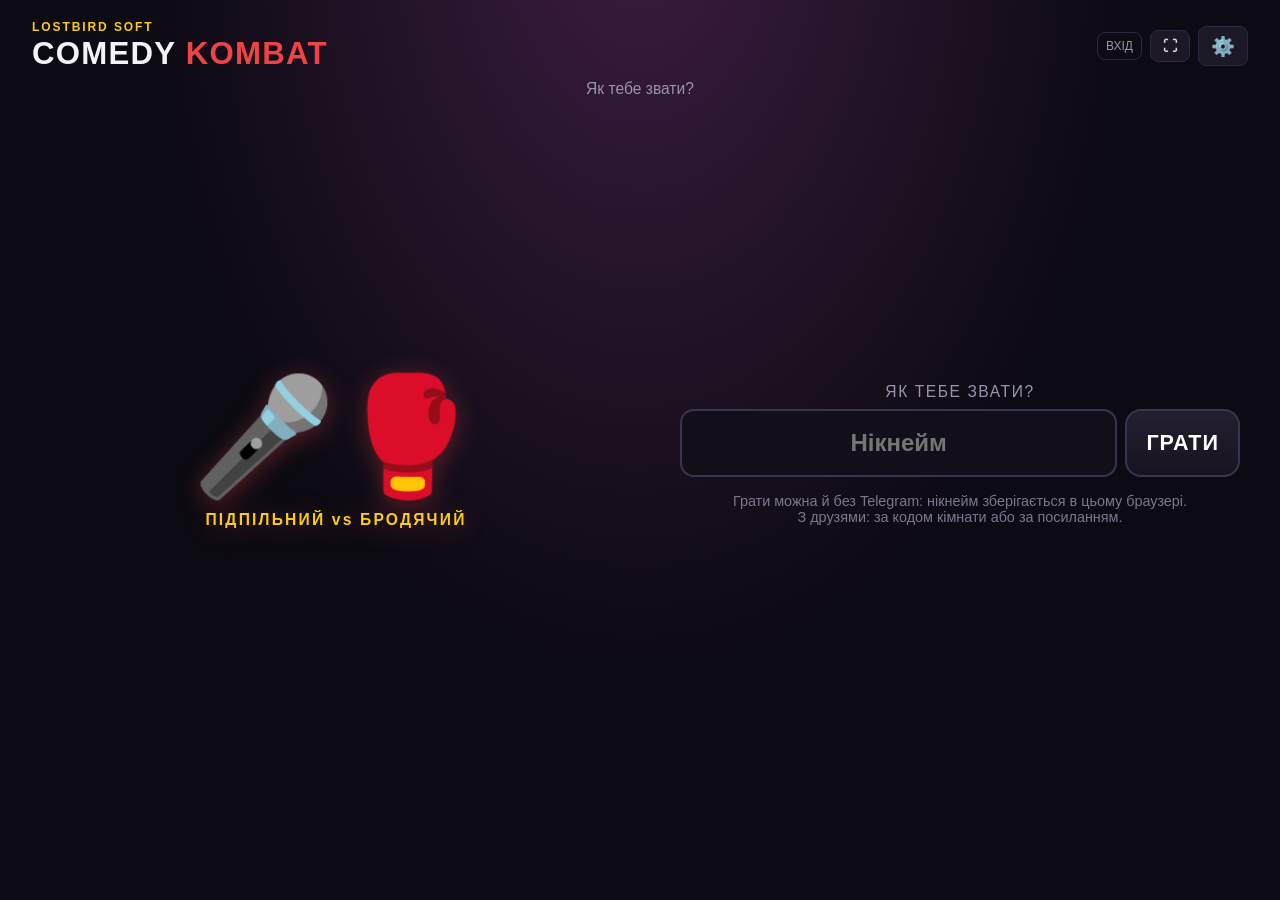
==== commit e5f34278: "Build bc7a5db" ====
--- a/index.html
+++ b/index.html
@@ -11,9 +11,9 @@
   <meta name="mobile-web-app-capable" content="yes">
   <meta name="apple-mobile-web-app-capable" content="yes">
   <meta name="apple-mobile-web-app-title" content="Comedy Kombat">
-  <link rel="stylesheet" href="style.css?v=c1046ad6">
+  <link rel="stylesheet" href="style.css?v=08435a45">
   <script src="https://telegram.org/js/telegram-web-app.js"></script>
-  <script type="module" src="app.js?v=12cb3f4c"></script>
+  <script type="module" src="app.js?v=54c4b431"></script>
 </head>
 <body>
   <canvas id="bgBlur" class="bgblur" width="96" height="54" aria-hidden="true"></canvas>
@@ -88,7 +88,7 @@
 
   <section id="screenSelect" class="screen" hidden>
     <div class="preview">
-      <canvas id="prevCanvas" width="170" height="190"></canvas>
+      <canvas id="prevCanvas" width="340" height="380"></canvas>
       <div class="prev-info">
         <div class="camp-tag" id="prevCamp"></div>
         <h2 id="prevName">Обери бійця</h2>
--- a/style.css
+++ b/style.css
@@ -1 +1 @@
-*{box-sizing:border-box;-webkit-tap-highlight-color:transparent}:root{color-scheme:dark;--bg:#0c0a12;--panel:#17141f;--line:#2e2940;--muted:#9a94ad;--text:#f4f2f8;--red:#ef4444;--gold:#facc15}html,body{overscroll-behavior:none}body{margin:0;min-height:100vh;display:flex;justify-content:center;padding:max(12px,env(safe-area-inset-top)) 10px max(16px,env(safe-area-inset-bottom));background:radial-gradient(ellipse at 50% -10%,#3b1d3f 0,transparent 55%),var(--bg);color:var(--text);font-family:-apple-system,BlinkMacSystemFont,Segoe UI,Roboto,Arial,sans-serif;user-select:none;-webkit-user-select:none;touch-action:manipulation}.app{width:min(100%,760px)}.topbar{display:flex;justify-content:space-between;align-items:center;margin-bottom:8px}.eyebrow{color:var(--gold);font-size:10px;font-weight:800;letter-spacing:.16em}h1{margin:2px 0 0;font:900 26px Impact,Arial Black,sans-serif;letter-spacing:.04em}h1 span{color:var(--red)}.topright{display:flex;gap:8px;align-items:center}.room-tag{font-size:10px;color:var(--muted);border:1px solid var(--line);border-radius:8px;padding:6px 8px}.mini{background:#3a1518;color:#fecaca;border:1px solid #7f1d1d;border-radius:8px;padding:6px 10px;font-weight:700;font-size:12px}.status{min-height:18px;margin:4px 0 8px;color:var(--muted);font-size:13px;text-align:center}[hidden]{display:none!important}.wait{text-align:center;padding:60px 10px;font-size:20px;line-height:1.6}.wait small{color:var(--muted);font-size:13px}.preview{display:flex;gap:12px;background:var(--panel);border:1px solid var(--line);border-radius:14px;padding:10px;margin-bottom:10px}#prevCanvas{background:#120f1a;border-radius:10px;flex:none;width:130px;height:auto}.prev-info h2{margin:2px 0;font:900 19px Impact,Arial Black,sans-serif}.muted{color:var(--muted);font-size:13px}.camp-tag{font-size:11px;font-weight:800;letter-spacing:.06em}.special{margin-top:8px;font-size:13px;color:var(--gold);font-weight:700}.taunt{margin-top:6px;font-size:12px;color:var(--muted);font-style:italic}.grid{display:grid;grid-template-columns:repeat(4,1fr);gap:8px}.card{background:var(--panel);border:2px solid var(--line);border-radius:12px;padding:6px 2px 8px;text-align:center;color:var(--text);cursor:pointer}.card canvas{width:60px;height:84px;display:block;margin:0 auto}.card b{display:block;font-size:10px;line-height:1.15;margin-top:2px}.card.sel{border-color:var(--gold);box-shadow:0 0 14px #facc1566}.card.locked{opacity:.5}.vs{text-align:center;color:var(--muted);font-size:13px;margin:10px 0}.big{width:100%;padding:15px;border:0;border-radius:12px;background:linear-gradient(180deg,#ef4444,#991b1b);color:#fff;font:900 17px Impact,Arial Black,sans-serif;letter-spacing:.06em}.big:disabled{opacity:.4}.stage{position:relative;aspect-ratio:9/5;border:3px solid #3f3a52;border-radius:12px;overflow:hidden;box-shadow:0 0 30px #ef44444d;background:#0f0d16}canvas#game{width:100%;height:100%;display:block}.result{position:absolute;inset:0;background:#05040ac7;display:flex;flex-direction:column;align-items:center;justify-content:center;gap:10px;padding:16px;text-align:center}.res-title{font:900 28px Impact,Arial Black,sans-serif;color:var(--gold)}.res-sub{color:#ddd;font-size:14px}.result .big{width:70%;max-width:260px}.hint{text-align:center;color:#6f6a80;font-size:11px;margin:8px 0 0}@media(max-width:420px){.grid{grid-template-columns:repeat(3,1fr)}}.mini.ghost{background:#1c1826;color:#ddd;border-color:#2e2940}:root{--b:clamp(50px,15.2vw,68px)}.controls{display:flex;justify-content:space-between;align-items:flex-end;gap:10px;margin-top:10px;touch-action:none}.dpad{display:grid;grid-template-columns:repeat(3,var(--b));grid-template-rows:repeat(2,var(--b));gap:6px;grid-template-areas:". up ." "lf dn rt"}.up{grid-area:up}.lf{grid-area:lf}.dn{grid-area:dn}.rt{grid-area:rt}:root{--b6:clamp(44px,12.4vw,60px)}.acts{display:grid;grid-template-columns:repeat(3,var(--b6));grid-auto-rows:var(--b6);gap:5px;align-items:stretch}.acts.six .pb{position:relative;min-width:0;font-size:18px;border-radius:50%;padding:0}.acts.six .pb small{font-size:8px;line-height:1}.acts.six .pb i{position:absolute;top:3px;left:0;right:0;text-align:center;font:800 10px/1 system-ui,sans-serif;font-style:normal;color:#e5e1f0;opacity:.85}.acts.six .pb.hv{background:linear-gradient(180deg,#3d2a3a,#1c1119);box-shadow:0 4px #07060b,inset 0 0 10px #ef444440}.acts.six .pb.kick.hv{box-shadow:0 4px #07060b,inset 0 0 10px #f59e0b4d}.acts.six .pb.on{box-shadow:0 1px #07060b}.acts.six>:nth-child(-n+3){transform:translateY(-6px)}.acts.six>:nth-child(-n+3).on{transform:translateY(-3px)}.pb{width:100%;height:100%;min-width:var(--b);padding:0 4px;border-radius:14px;border:2px solid #52495f;background:linear-gradient(180deg,#2a2536,#17141f);color:#fff;font-size:22px;font-weight:800;box-shadow:0 4px #07060b;display:flex;flex-direction:column;align-items:center;justify-content:center;touch-action:none;user-select:none;-webkit-user-select:none;-webkit-touch-callout:none}.pb small{font-size:9px;font-weight:600;color:#b9b3c8;max-width:100%;overflow:hidden;text-overflow:ellipsis;white-space:nowrap}.pb.on{transform:translateY(3px);box-shadow:0 1px #07060b;border-color:#f87171;filter:brightness(1.25)}.punch{border-color:#ef4444}.kick{border-color:#f59e0b}.spec{border-color:#22d3ee}.blk{border-color:#a855f7}.dn{border-color:#64748b}.gear{font-size:16px;padding:5px 9px}.modal{position:fixed;inset:0;background:#05040ab3;display:flex;align-items:flex-end;justify-content:center;z-index:50}.sheet{width:min(100%,520px);background:#17141f;border:1px solid var(--line);border-radius:18px 18px 0 0;padding:14px 16px max(18px,env(safe-area-inset-bottom))}.sheet-head{display:flex;justify-content:space-between;align-items:center;margin-bottom:10px;font-size:16px}.opt{padding:10px 0;border-top:1px solid var(--line)}.opt-title{font-size:13px;color:var(--muted);margin-bottom:8px}.opt.row{display:flex;justify-content:space-between;align-items:center;font-size:15px}.opt-note{margin-top:8px;font-size:12px;color:var(--muted);line-height:1.4}.seg{display:grid;grid-template-columns:1fr 1fr;gap:8px}.seg button{padding:12px 6px;border-radius:12px;border:2px solid #3a3450;background:#211d2c;color:#ddd;font-size:14px;font-weight:700}.seg button.sel{border-color:var(--gold);color:#fff;background:#2e2640;box-shadow:0 0 12px #facc1540}.tog{min-width:84px;padding:9px 12px;border-radius:999px;border:2px solid #3a3450;background:#211d2c;color:#aaa;font-weight:800;font-size:12px}.tog.on{border-color:#22c55e;color:#bbf7d0;background:#12301f}:root{--joy:clamp(124px,36vw,164px)}.joy{position:relative;width:var(--joy);height:var(--joy);flex:none;touch-action:none;user-select:none;-webkit-user-select:none}.joy-ring{position:absolute;inset:0;border-radius:50%;background:radial-gradient(circle at 50% 50%,rgba(255,255,255,.07),rgba(255,255,255,.02) 62%,transparent 63%),#1a1624;border:3px solid #4a4260;box-shadow:inset 0 0 18px #0000008c}.joy-ring:before,.joy-ring:after{content:"";position:absolute;background:#ffffff14}.joy-ring:before{left:50%;top:10%;bottom:10%;width:2px;transform:translate(-50%)}.joy-ring:after{top:50%;left:10%;right:10%;height:2px;transform:translateY(-50%)}.joy-knob{position:absolute;left:50%;top:50%;width:42%;height:42%;margin:-21% 0 0 -21%;border-radius:50%;background:radial-gradient(circle at 35% 30%,#8b84a3,#3b3550 70%);border:3px solid #a79fc0;box-shadow:0 4px 10px #0009;pointer-events:none;will-change:transform}.joy.active .joy-ring,.joy.active .joy-knob{border-color:var(--gold)}.menu{padding:6px 0 10px}.menu-hero{text-align:center;font-size:54px;margin:14px 0 6px;filter:drop-shadow(0 4px 12px rgba(239,68,68,.35))}.menu-tag{font:900 13px Impact,Arial Black,sans-serif;letter-spacing:.14em;color:var(--gold);margin-top:6px}.menu-btn{display:flex;flex-direction:column;align-items:flex-start;gap:3px;width:100%;margin-top:10px;padding:16px;border-radius:16px;border:2px solid #3a3450;background:linear-gradient(180deg,#241f31,#17141f);color:#fff;text-align:left;cursor:pointer}.menu-btn span{font:900 18px Impact,Arial Black,sans-serif;letter-spacing:.04em}.menu-btn small{font-size:12px;color:var(--muted)}.menu-btn.primary{border-color:#ef4444;background:linear-gradient(180deg,#5a1d22,#2a1015);box-shadow:0 0 18px #ef444440}.menu-btn:disabled{opacity:.45;cursor:default}.menu-btn:active:not(:disabled){transform:translateY(2px)}.lvl[data-level=easy]{border-color:#22c55e}.lvl[data-level=normal]{border-color:#facc15}.lvl[data-level=hard]{border-color:#ef4444}.menu-sub{margin-top:14px;text-align:center;color:var(--muted);font-size:13px;letter-spacing:.1em}.menu-note{margin-top:16px;text-align:center;font-size:12px;color:#7d778f}.menu-back{margin:14px auto 0;display:block;background:none;border:0;color:var(--muted);font-size:14px;padding:8px 14px}.big.alt{background:#27223a;border:2px solid #4a4260}input{user-select:text;-webkit-user-select:text}.two{display:grid;grid-template-columns:1fr 1fr;gap:10px}.two .menu-btn{margin-top:8px;padding:14px 12px}.code-row{display:flex;gap:8px;margin-top:8px}.code-input{flex:1;min-width:0;text-transform:uppercase;letter-spacing:.35em;text-align:center;font:900 22px Impact,Arial Black,sans-serif;color:#fff;background:#120f1a;border:2px solid #3a3450;border-radius:14px;padding:12px 8px;outline:none}.code-input:focus{border-color:var(--gold)}.code-go{width:auto;margin-top:0;padding:12px 18px;align-items:center;justify-content:center}.lobby-head{display:flex;align-items:center;justify-content:center;gap:8px}.lobby-list{margin-top:8px;display:grid;gap:8px}.lobby-row{display:flex;justify-content:space-between;align-items:center;gap:8px;padding:12px;border-radius:14px;border:2px solid #3a3450;background:#17141f;cursor:pointer}.lobby-row b{display:block;font-size:15px}.lobby-row small{color:var(--muted);font-size:12px}.lobby-go{background:linear-gradient(180deg,#ef4444,#991b1b);border:0;border-radius:10px;color:#fff;font:900 13px Impact,Arial Black,sans-serif;padding:10px 14px;letter-spacing:.05em}.lobby-empty{text-align:center;color:var(--muted);font-size:13px;padding:14px 6px}.share{max-width:420px;margin:0 auto;text-align:center}.code-big{font:900 54px Impact,Arial Black,sans-serif;letter-spacing:.2em;color:var(--gold);margin:4px 0 6px;padding-left:.2em;text-shadow:0 0 18px rgba(250,204,21,.35)}.name-input{flex:1;min-width:0;text-align:center;font:700 20px -apple-system,BlinkMacSystemFont,Segoe UI,Roboto,Arial,sans-serif;color:#fff;background:#120f1a;border:2px solid #3a3450;border-radius:14px;padding:13px 10px;outline:none}.name-input:focus{border-color:var(--gold)}.ts-box{display:flex;justify-content:center;margin-top:12px;min-height:65px}.arena-box{margin-top:12px}.arena-row{display:flex;gap:8px;overflow-x:auto;padding:6px 2px 8px;-webkit-overflow-scrolling:touch;scrollbar-width:none}.arena-row::-webkit-scrollbar{display:none}.chip{flex:none;display:flex;flex-direction:column;align-items:center;gap:3px;min-width:84px;padding:8px;border-radius:12px;border:2px solid #3a3450;background:#17141f;color:#ddd;font-size:11px;font-weight:700;text-align:center;line-height:1.15}.chip b{font-size:22px}.chip.sel{border-color:var(--gold);color:#fff;box-shadow:0 0 12px #facc154d}.chip:disabled{opacity:.65}.arena-desc{text-align:center;margin-top:2px;min-height:34px}body{min-height:100vh;min-height:100dvh}.seg.three{grid-template-columns:repeat(3,1fr)}.stage{container-type:inline-size}.result .res-title{font-size:clamp(28px,4.4cqw,68px)}.result .res-sub{font-size:clamp(14px,1.7cqw,24px)}.result .big{font-size:clamp(17px,2.1cqw,32px);padding:clamp(15px,1.6cqw,26px)}.keyhint{display:none;position:absolute;left:50%;bottom:7%;transform:translate(-50%);padding:6px 14px;border-radius:999px;background:#05040ac7;border:1px solid rgba(255,255,255,.18);color:#e5e1f0;font-size:clamp(11px,1.4cqw,17px);white-space:nowrap;opacity:0;pointer-events:none}.keyhint b{color:var(--gold)}body.kbd:not(.touch) .keyhint{display:block}.keyhint.flash{animation:hintfade 9s ease forwards}@keyframes hintfade{0%{opacity:0}6%{opacity:1}85%{opacity:1}to{opacity:0}}body.kbd:not(.touch):not(.btns-on) .controls{display:none}body.btns-off .controls{display:none}body.btns-on .controls:not([hidden]){display:flex}@media(min-width:900px){.app{width:min(100%,1020px)}h1{font-size:32px}.menu{max-width:560px;margin:0 auto}.menu-hero{font-size:64px}.card b{font-size:12px}}@media(min-width:900px),(min-width:640px)and (orientation:landscape){.app{width:min(100%,1020px)}#screenSelect:not([hidden]){display:grid;grid-template-columns:minmax(300px,380px) 1fr;grid-template-areas:"prev grid" "arena grid" "vs grid" "ready grid" "hint hint";column-gap:22px;align-items:start}#screenSelect .preview{grid-area:prev;margin-bottom:12px}#screenSelect .grid{grid-area:grid;grid-template-columns:repeat(3,1fr);gap:10px;align-content:start}#screenSelect .arena-box{grid-area:arena;margin-top:0}#screenSelect .vs{grid-area:vs}#screenSelect #readyBtn{grid-area:ready}#screenSelect .hint{grid-area:hint}}.bgblur{display:none}@media(min-aspect-ratio:6/5)and (min-height:260px){:root{--b:clamp(42px,14vh,64px);--b6:clamp(38px,12vh,58px);--joy:clamp(104px,36vh,156px)}body[data-screen=fight]{display:block;padding:0;height:100vh;height:100dvh;min-height:0;overflow:hidden;background:#05040a}body[data-screen=fight] .app{width:100%;max-width:none;height:100%;position:relative;z-index:1}body[data-screen=fight] .bgblur{display:block;position:fixed;left:-6%;top:-6%;width:112%;height:112%;object-fit:cover;filter:blur(26px) saturate(1.35) brightness(.5);z-index:0;pointer-events:none}body[data-screen=fight] #screenFight{position:fixed;inset:0;display:flex;align-items:center;justify-content:center;padding:0 env(safe-area-inset-right) 0 env(safe-area-inset-left)}body[data-screen=fight] .stage{flex:none;border:0;border-radius:0;box-shadow:0 0 90px #ef444429;width:min(calc(100vw - env(safe-area-inset-left) - env(safe-area-inset-right)),180vh);width:min(calc(100vw - env(safe-area-inset-left) - env(safe-area-inset-right)),180dvh)}body[data-screen=fight] .topbar{position:fixed;left:50%;bottom:max(6px,env(safe-area-inset-bottom));transform:translate(-50%);z-index:20;margin:0;opacity:.5;transition:opacity .2s}body[data-screen=fight] .topbar:hover,body[data-screen=fight] .topbar:focus-within{opacity:1}body[data-screen=fight] .topbar>div:first-child,body[data-screen=fight] .room-tag{display:none}body[data-screen=fight] .mini{padding:4px 9px;font-size:11px;background:#0a0810b8}body[data-screen=fight] .status{position:fixed;top:calc(50vh - (.33*min(100vh,55.56vw)));left:50%;transform:translate(-50%);z-index:21;margin:0;min-height:0;padding:4px 12px;border-radius:10px;background:#05040ac7}body[data-screen=fight] .status:empty{display:none}body[data-screen=fight] .status{opacity:0;pointer-events:none}body[data-screen=fight] .status.fresh{animation:statusfade 6s ease forwards}body[data-screen=fight] #screenFight .hint{display:none}body[data-screen=fight] .controls{position:fixed;left:0;right:0;bottom:max(8px,env(safe-area-inset-bottom));margin:0;padding:0 calc(10px + env(safe-area-inset-right)) 0 calc(10px + env(safe-area-inset-left));pointer-events:none;z-index:10;opacity:.88}body[data-screen=fight] .controls>*{pointer-events:auto}}@keyframes statusfade{0%{opacity:0}5%{opacity:1}85%{opacity:1}to{opacity:0}}body:not([data-screen=fight]) #helpBtn{display:none}@media(max-width:600px)and (orientation:portrait){#fsBtn{display:none}h1{font-size:22px}}.hint.rotate,body.touch .hint.kbdhint{display:none}@media(orientation:portrait){body.touch .hint.rotate{display:block}}.sheet{max-height:calc(100vh - 8px);max-height:calc(100dvh - 8px);overflow-y:auto;overscroll-behavior:contain}.sheet-head{position:sticky;top:-14px;margin:-14px -16px 6px;padding:14px 16px 8px;background:#17141f;z-index:1}@media(orientation:landscape)and (max-height:520px){.sheet{width:min(100%,640px)}.sheet .opt{padding:7px 0}.sheet .seg button{padding:8px 6px}}
+*{box-sizing:border-box;-webkit-tap-highlight-color:transparent}:root{color-scheme:dark;--bg:#0c0a12;--panel:#17141f;--line:#2e2940;--muted:#9a94ad;--text:#f4f2f8;--red:#ef4444;--gold:#facc15}html,body{overscroll-behavior:none}body{margin:0;min-height:100vh;display:flex;justify-content:center;padding:max(12px,env(safe-area-inset-top)) 10px max(16px,env(safe-area-inset-bottom));background:radial-gradient(ellipse at 50% -10%,#3b1d3f 0,transparent 55%),var(--bg);color:var(--text);font-family:-apple-system,BlinkMacSystemFont,Segoe UI,Roboto,Arial,sans-serif;user-select:none;-webkit-user-select:none;touch-action:manipulation}.app{width:min(100%,760px)}.topbar{display:flex;justify-content:space-between;align-items:center;margin-bottom:8px}.eyebrow{color:var(--gold);font-size:10px;font-weight:800;letter-spacing:.16em}h1{margin:2px 0 0;font:900 26px Impact,Arial Black,sans-serif;letter-spacing:.04em}h1 span{color:var(--red)}.topright{display:flex;gap:8px;align-items:center}.room-tag{font-size:10px;color:var(--muted);border:1px solid var(--line);border-radius:8px;padding:6px 8px}.mini{background:#3a1518;color:#fecaca;border:1px solid #7f1d1d;border-radius:8px;padding:6px 10px;font-weight:700;font-size:12px}.status{min-height:18px;margin:4px 0 8px;color:var(--muted);font-size:13px;text-align:center}[hidden]{display:none!important}.wait{text-align:center;padding:60px 10px;font-size:20px;line-height:1.6}.wait small{color:var(--muted);font-size:13px}.preview{display:flex;gap:12px;background:var(--panel);border:1px solid var(--line);border-radius:14px;padding:10px;margin-bottom:10px}#prevCanvas{background:#120f1a;border-radius:10px;flex:none;width:130px;height:auto}.prev-info h2{margin:2px 0;font:900 19px Impact,Arial Black,sans-serif}.muted{color:var(--muted);font-size:13px}.camp-tag{font-size:11px;font-weight:800;letter-spacing:.06em}.special{margin-top:8px;font-size:13px;color:var(--gold);font-weight:700}.taunt{margin-top:6px;font-size:12px;color:var(--muted);font-style:italic}.grid{display:grid;grid-template-columns:repeat(4,1fr);gap:8px}.card{background:var(--panel);border:2px solid var(--line);border-radius:12px;padding:6px 2px 8px;text-align:center;color:var(--text);cursor:pointer}.card canvas{width:60px;height:84px;display:block;margin:0 auto}.card b{display:block;font-size:10px;line-height:1.15;margin-top:2px}.card.sel{border-color:var(--gold);box-shadow:0 0 14px #facc1566}.card.locked{opacity:.5}.vs{text-align:center;color:var(--muted);font-size:13px;margin:10px 0}.big{width:100%;padding:15px;border:0;border-radius:12px;background:linear-gradient(180deg,#ef4444,#991b1b);color:#fff;font:900 17px Impact,Arial Black,sans-serif;letter-spacing:.06em}.big:disabled{opacity:.4}.stage{position:relative;aspect-ratio:9/5;border:3px solid #3f3a52;border-radius:12px;overflow:hidden;box-shadow:0 0 30px #ef44444d;background:#0f0d16}canvas#game{width:100%;height:100%;display:block}.result{position:absolute;inset:0;background:#05040ac7;display:flex;flex-direction:column;align-items:center;justify-content:center;gap:10px;padding:16px;text-align:center}.res-title{font:900 28px Impact,Arial Black,sans-serif;color:var(--gold)}.res-sub{color:#ddd;font-size:14px}.result .big{width:70%;max-width:260px}.hint{text-align:center;color:#6f6a80;font-size:11px;margin:8px 0 0}@media(max-width:420px){.grid{grid-template-columns:repeat(3,1fr)}}.mini.ghost{background:#1c1826;color:#ddd;border-color:#2e2940}:root{--b:clamp(50px,15.2vw,68px)}.controls{display:flex;justify-content:space-between;align-items:flex-end;gap:10px;margin-top:10px;touch-action:none}.dpad{display:grid;grid-template-columns:repeat(3,var(--b));grid-template-rows:repeat(2,var(--b));gap:6px;grid-template-areas:". up ." "lf dn rt"}.up{grid-area:up}.lf{grid-area:lf}.dn{grid-area:dn}.rt{grid-area:rt}:root{--b6:clamp(44px,12.4vw,60px)}.acts{display:grid;grid-template-columns:repeat(3,var(--b6));grid-auto-rows:var(--b6);gap:5px;align-items:stretch}.acts.six .pb{position:relative;min-width:0;font-size:18px;border-radius:50%;padding:0}.acts.six .pb small{font-size:8px;line-height:1}.acts.six .pb i{position:absolute;top:3px;left:0;right:0;text-align:center;font:800 10px/1 system-ui,sans-serif;font-style:normal;color:#e5e1f0;opacity:.85}.acts.six .pb.hv{background:linear-gradient(180deg,#3d2a3a,#1c1119);box-shadow:0 4px #07060b,inset 0 0 10px #ef444440}.acts.six .pb.kick.hv{box-shadow:0 4px #07060b,inset 0 0 10px #f59e0b4d}.acts.six .pb.on{box-shadow:0 1px #07060b}.acts.six>:nth-child(-n+3){transform:translateY(-6px)}.acts.six>:nth-child(-n+3).on{transform:translateY(-3px)}.pb{width:100%;height:100%;min-width:var(--b);padding:0 4px;border-radius:14px;border:2px solid #52495f;background:linear-gradient(180deg,#2a2536,#17141f);color:#fff;font-size:22px;font-weight:800;box-shadow:0 4px #07060b;display:flex;flex-direction:column;align-items:center;justify-content:center;touch-action:none;user-select:none;-webkit-user-select:none;-webkit-touch-callout:none}.pb small{font-size:9px;font-weight:600;color:#b9b3c8;max-width:100%;overflow:hidden;text-overflow:ellipsis;white-space:nowrap}.pb.on{transform:translateY(3px);box-shadow:0 1px #07060b;border-color:#f87171;filter:brightness(1.25)}.punch{border-color:#ef4444}.kick{border-color:#f59e0b}.spec{border-color:#22d3ee}.blk{border-color:#a855f7}.dn{border-color:#64748b}.gear{font-size:16px;padding:5px 9px}.modal{position:fixed;inset:0;background:#05040ab3;display:flex;align-items:flex-end;justify-content:center;z-index:50}.sheet{width:min(100%,520px);background:#17141f;border:1px solid var(--line);border-radius:18px 18px 0 0;padding:14px 16px max(18px,env(safe-area-inset-bottom))}.sheet-head{display:flex;justify-content:space-between;align-items:center;margin-bottom:10px;font-size:16px}.opt{padding:10px 0;border-top:1px solid var(--line)}.opt-title{font-size:13px;color:var(--muted);margin-bottom:8px}.opt.row{display:flex;justify-content:space-between;align-items:center;font-size:15px}.opt-note{margin-top:8px;font-size:12px;color:var(--muted);line-height:1.4}.seg{display:grid;grid-template-columns:1fr 1fr;gap:8px}.seg button{padding:12px 6px;border-radius:12px;border:2px solid #3a3450;background:#211d2c;color:#ddd;font-size:14px;font-weight:700}.seg button.sel{border-color:var(--gold);color:#fff;background:#2e2640;box-shadow:0 0 12px #facc1540}.tog{min-width:84px;padding:9px 12px;border-radius:999px;border:2px solid #3a3450;background:#211d2c;color:#aaa;font-weight:800;font-size:12px}.tog.on{border-color:#22c55e;color:#bbf7d0;background:#12301f}:root{--joy:clamp(124px,36vw,164px)}.joy{position:relative;width:var(--joy);height:var(--joy);flex:none;touch-action:none;user-select:none;-webkit-user-select:none}.joy-ring{position:absolute;inset:0;border-radius:50%;background:radial-gradient(circle at 50% 50%,rgba(255,255,255,.07),rgba(255,255,255,.02) 62%,transparent 63%),#1a1624;border:3px solid #4a4260;box-shadow:inset 0 0 18px #0000008c}.joy-ring:before,.joy-ring:after{content:"";position:absolute;background:#ffffff14}.joy-ring:before{left:50%;top:10%;bottom:10%;width:2px;transform:translate(-50%)}.joy-ring:after{top:50%;left:10%;right:10%;height:2px;transform:translateY(-50%)}.joy-knob{position:absolute;left:50%;top:50%;width:42%;height:42%;margin:-21% 0 0 -21%;border-radius:50%;background:radial-gradient(circle at 35% 30%,#8b84a3,#3b3550 70%);border:3px solid #a79fc0;box-shadow:0 4px 10px #0009;pointer-events:none;will-change:transform}.joy.active .joy-ring,.joy.active .joy-knob{border-color:var(--gold)}.menu{padding:6px 0 10px}.menu-hero{text-align:center;font-size:54px;margin:14px 0 6px;filter:drop-shadow(0 4px 12px rgba(239,68,68,.35))}.menu-tag{font:900 13px Impact,Arial Black,sans-serif;letter-spacing:.14em;color:var(--gold);margin-top:6px}.menu-btn{display:flex;flex-direction:column;align-items:flex-start;gap:3px;width:100%;margin-top:10px;padding:16px;border-radius:16px;border:2px solid #3a3450;background:linear-gradient(180deg,#241f31,#17141f);color:#fff;text-align:left;cursor:pointer}.menu-btn span{font:900 18px Impact,Arial Black,sans-serif;letter-spacing:.04em}.menu-btn small{font-size:12px;color:var(--muted)}.menu-btn.primary{border-color:#ef4444;background:linear-gradient(180deg,#5a1d22,#2a1015);box-shadow:0 0 18px #ef444440}.menu-btn:disabled{opacity:.45;cursor:default}.menu-btn:active:not(:disabled){transform:translateY(2px)}.lvl[data-level=easy]{border-color:#22c55e}.lvl[data-level=normal]{border-color:#facc15}.lvl[data-level=hard]{border-color:#ef4444}.menu-sub{margin-top:14px;text-align:center;color:var(--muted);font-size:13px;letter-spacing:.1em}.menu-note{margin-top:16px;text-align:center;font-size:12px;color:#7d778f}.menu-back{margin:14px auto 0;display:block;background:none;border:0;color:var(--muted);font-size:14px;padding:8px 14px}.big.alt{background:#27223a;border:2px solid #4a4260}input{user-select:text;-webkit-user-select:text}.two{display:grid;grid-template-columns:1fr 1fr;gap:10px}.two .menu-btn{margin-top:8px;padding:14px 12px}.code-row{display:flex;gap:8px;margin-top:8px}.code-input{flex:1;min-width:0;text-transform:uppercase;letter-spacing:.35em;text-align:center;font:900 22px Impact,Arial Black,sans-serif;color:#fff;background:#120f1a;border:2px solid #3a3450;border-radius:14px;padding:12px 8px;outline:none}.code-input:focus{border-color:var(--gold)}.code-go{width:auto;margin-top:0;padding:12px 18px;align-items:center;justify-content:center}.lobby-head{display:flex;align-items:center;justify-content:center;gap:8px}.lobby-list{margin-top:8px;display:grid;gap:8px}.lobby-row{display:flex;justify-content:space-between;align-items:center;gap:8px;padding:12px;border-radius:14px;border:2px solid #3a3450;background:#17141f;cursor:pointer}.lobby-row b{display:block;font-size:15px}.lobby-row small{color:var(--muted);font-size:12px}.lobby-go{background:linear-gradient(180deg,#ef4444,#991b1b);border:0;border-radius:10px;color:#fff;font:900 13px Impact,Arial Black,sans-serif;padding:10px 14px;letter-spacing:.05em}.lobby-empty{text-align:center;color:var(--muted);font-size:13px;padding:14px 6px}.share{max-width:420px;margin:0 auto;text-align:center}.code-big{font:900 54px Impact,Arial Black,sans-serif;letter-spacing:.2em;color:var(--gold);margin:4px 0 6px;padding-left:.2em;text-shadow:0 0 18px rgba(250,204,21,.35)}.name-input{flex:1;min-width:0;text-align:center;font:700 20px -apple-system,BlinkMacSystemFont,Segoe UI,Roboto,Arial,sans-serif;color:#fff;background:#120f1a;border:2px solid #3a3450;border-radius:14px;padding:13px 10px;outline:none}.name-input:focus{border-color:var(--gold)}.ts-box{display:flex;justify-content:center;margin-top:12px;min-height:65px}.arena-box{margin-top:12px}.arena-row{display:flex;gap:8px;overflow-x:auto;padding:6px 2px 8px;-webkit-overflow-scrolling:touch;scrollbar-width:none}.arena-row::-webkit-scrollbar{display:none}.chip{flex:none;display:flex;flex-direction:column;align-items:center;gap:3px;min-width:84px;padding:8px;border-radius:12px;border:2px solid #3a3450;background:#17141f;color:#ddd;font-size:11px;font-weight:700;text-align:center;line-height:1.15}.chip b{font-size:22px}.chip.sel{border-color:var(--gold);color:#fff;box-shadow:0 0 12px #facc154d}.chip:disabled{opacity:.65}.arena-desc{text-align:center;margin-top:2px;min-height:34px}body{min-height:100vh;min-height:100dvh}.seg.three{grid-template-columns:repeat(3,1fr)}.stage{container-type:inline-size}.result .res-title{font-size:clamp(28px,4.4cqw,68px)}.result .res-sub{font-size:clamp(14px,1.7cqw,24px)}.result .big{font-size:clamp(17px,2.1cqw,32px);padding:clamp(15px,1.6cqw,26px)}.keyhint{display:none;position:absolute;left:50%;bottom:7%;transform:translate(-50%);padding:6px 14px;border-radius:999px;background:#05040ac7;border:1px solid rgba(255,255,255,.18);color:#e5e1f0;font-size:clamp(11px,1.4cqw,17px);white-space:nowrap;opacity:0;pointer-events:none}.keyhint b{color:var(--gold)}body.kbd:not(.touch) .keyhint{display:block}.keyhint.flash{animation:hintfade 9s ease forwards}@keyframes hintfade{0%{opacity:0}6%{opacity:1}85%{opacity:1}to{opacity:0}}body.kbd:not(.touch):not(.btns-on) .controls{display:none}body.btns-off .controls{display:none}body.btns-on .controls:not([hidden]){display:flex}@media(min-width:900px){.app{width:min(100%,1020px)}h1{font-size:32px}.menu{max-width:560px;margin:0 auto}.menu-hero{font-size:64px}.card b{font-size:12px}}@media(min-width:900px),(min-width:640px)and (orientation:landscape){.app{width:min(100%,1020px)}#screenSelect:not([hidden]){display:grid;grid-template-columns:minmax(300px,380px) 1fr;grid-template-areas:"prev grid" "arena grid" "vs grid" "ready grid" "hint hint";column-gap:22px;align-items:start}#screenSelect .preview{grid-area:prev;margin-bottom:12px}#screenSelect .grid{grid-area:grid;grid-template-columns:repeat(3,1fr);gap:10px;align-content:start}#screenSelect .arena-box{grid-area:arena;margin-top:0}#screenSelect .vs{grid-area:vs}#screenSelect #readyBtn{grid-area:ready}#screenSelect .hint{grid-area:hint}#screenSelect .arena-row{flex-wrap:wrap;overflow:visible}#screenSelect .chip{flex:1 1 104px}}.bgblur{display:none}@media(min-aspect-ratio:6/5)and (min-height:260px){:root{--b:clamp(42px,14vh,64px);--b6:clamp(38px,12vh,58px);--joy:clamp(104px,36vh,156px)}body[data-screen=fight]{display:block;padding:0;height:100vh;height:100dvh;min-height:0;overflow:hidden;background:#05040a}body[data-screen=fight] .app{width:100%;max-width:none;height:100%;position:relative;z-index:1}body[data-screen=fight] .bgblur{display:block;position:fixed;left:-6%;top:-6%;width:112%;height:112%;object-fit:cover;filter:blur(26px) saturate(1.35) brightness(.5);z-index:0;pointer-events:none}body[data-screen=fight] #screenFight{position:fixed;inset:0;display:flex;align-items:center;justify-content:center;padding:0 env(safe-area-inset-right) 0 env(safe-area-inset-left)}body[data-screen=fight] .stage{flex:none;border:0;border-radius:0;box-shadow:0 0 90px #ef444429;width:min(calc(100vw - env(safe-area-inset-left) - env(safe-area-inset-right)),180vh);width:min(calc(100vw - env(safe-area-inset-left) - env(safe-area-inset-right)),180dvh)}body[data-screen=fight] .topbar{position:fixed;left:50%;bottom:max(6px,env(safe-area-inset-bottom));transform:translate(-50%);z-index:20;margin:0;opacity:.5;transition:opacity .2s}body[data-screen=fight] .topbar:hover,body[data-screen=fight] .topbar:focus-within{opacity:1}body[data-screen=fight] .topbar>div:first-child,body[data-screen=fight] .room-tag{display:none}body[data-screen=fight] .mini{padding:4px 9px;font-size:11px;background:#0a0810b8}body[data-screen=fight] .status{position:fixed;top:calc(50vh - (.33*min(100vh,55.56vw)));left:50%;transform:translate(-50%);z-index:21;margin:0;min-height:0;padding:4px 12px;border-radius:10px;background:#05040ac7}body[data-screen=fight] .status:empty{display:none}body[data-screen=fight] .status{opacity:0;pointer-events:none}body[data-screen=fight] .status.fresh{animation:statusfade 6s ease forwards}body[data-screen=fight] #screenFight .hint{display:none}body[data-screen=fight] .controls{position:fixed;left:0;right:0;bottom:max(8px,env(safe-area-inset-bottom));margin:0;padding:0 calc(10px + env(safe-area-inset-right)) 0 calc(10px + env(safe-area-inset-left));pointer-events:none;z-index:10;opacity:.88}body[data-screen=fight] .controls>*{pointer-events:auto}}@keyframes statusfade{0%{opacity:0}5%{opacity:1}85%{opacity:1}to{opacity:0}}body:not([data-screen=fight]) #helpBtn{display:none}@media(max-width:600px)and (orientation:portrait){#fsBtn{display:none}h1{font-size:22px}}.hint.rotate,body.touch .hint.kbdhint{display:none}@media(orientation:portrait){body.touch .hint.rotate{display:block}}.sheet{max-height:calc(100vh - 8px);max-height:calc(100dvh - 8px);overflow-y:auto;overscroll-behavior:contain}.sheet-head{position:sticky;top:-14px;margin:-14px -16px 6px;padding:14px 16px 8px;background:#17141f;z-index:1}@media(orientation:landscape)and (max-height:520px){.sheet{width:min(100%,640px)}.sheet .opt{padding:7px 0}.sheet .seg button{padding:8px 6px}}@media(min-width:1100px){:root{--k:1.2}body{padding:20px 32px}.app{width:min(100%,1520px)}h1{font-size:calc(26px*var(--k))}.eyebrow{font-size:calc(10px*var(--k))}.mini{font-size:calc(12px*var(--k));padding:calc(6px*var(--k)) calc(10px*var(--k))}.room-tag{font-size:calc(10px*var(--k))}.gear{font-size:calc(16px*var(--k))}.status{font-size:calc(13px*var(--k))}.menu-btn{padding:calc(16px*var(--k))}.menu-btn span{font-size:calc(18px*var(--k))}.menu-btn small{font-size:calc(12px*var(--k))}.menu-sub{font-size:calc(13px*var(--k))}.menu-note{font-size:calc(12px*var(--k))}.menu-back{font-size:calc(14px*var(--k))}.menu-tag{font-size:calc(13px*var(--k))}.code-input{font-size:calc(22px*var(--k))}.name-input{font-size:calc(20px*var(--k))}.lobby-row{padding:calc(12px*var(--k))}.lobby-row b{font-size:calc(15px*var(--k))}.lobby-row small{font-size:calc(12px*var(--k))}.lobby-go{font-size:calc(13px*var(--k))}#screenMenu .menu,#screenGuest .menu{display:grid;grid-template-columns:1fr minmax(380px,520px);column-gap:calc(40px*var(--k));align-items:center;max-width:1200px;margin:0 auto;min-height:min(64vh,680px)}#screenMenu .menu-hero,#screenGuest .menu-hero{grid-column:1;grid-row:1/span 6;font-size:calc(96px*var(--k));margin:0}#screenMenu .menu>:not(.menu-hero),#screenGuest .menu>:not(.menu-hero){grid-column:2}#screenMenu .menu>#menuMain,#screenMenu .menu>#menuLevels{grid-row:1}#screenRooms .menu{display:grid;grid-template-columns:minmax(380px,.9fr) minmax(460px,1.2fr);column-gap:calc(36px*var(--k));align-content:start;max-width:1260px;margin:0 auto}#screenRooms .menu>:nth-child(-n+4){grid-column:1}#screenRooms .menu>:nth-child(5){grid-column:2;grid-row:1}#screenRooms .menu>#lobbyList{grid-column:2;grid-row:2/span 3;align-content:start}#screenRooms .menu>.menu-back{grid-column:1/-1;grid-row:5}#screenWait:not([hidden]){display:grid;grid-template-columns:1fr minmax(380px,480px);align-items:center;column-gap:calc(40px*var(--k));max-width:1200px;margin:0 auto;min-height:min(60vh,620px)}.wait{font-size:calc(22px*var(--k));padding:20px}.wait small{font-size:calc(13px*var(--k))}.share{max-width:none;width:100%}.code-big{font-size:calc(54px*var(--k))}#screenSelect:not([hidden]){grid-template-columns:minmax(360px,27%) minmax(0,1fr) minmax(320px,23%);grid-template-areas:"prev grid arena" "vs grid arena" "ready grid arena" "hint hint hint";column-gap:calc(22px*var(--k))}#screenSelect .preview{padding:calc(12px*var(--k));gap:calc(14px*var(--k))}#prevCanvas{width:calc(150px*var(--k))}.prev-info h2{font-size:calc(19px*var(--k))}.muted{font-size:calc(13px*var(--k))}.camp-tag{font-size:calc(11px*var(--k))}.special{font-size:calc(13px*var(--k))}.taunt{font-size:calc(12px*var(--k))}#screenSelect .grid{gap:calc(10px*var(--k))}.card{padding:calc(10px*var(--k)) 4px calc(10px*var(--k))}.card canvas{width:calc(66px*var(--k));height:calc(92px*var(--k))}.card b{font-size:calc(11px*var(--k));margin-top:calc(4px*var(--k))}#screenSelect .arena-row{display:grid;grid-template-columns:repeat(2,1fr);gap:calc(8px*var(--k));overflow:visible;padding:6px 0}.chip{flex-direction:row;justify-content:flex-start;gap:calc(10px*var(--k));min-width:0;padding:calc(10px*var(--k)) calc(12px*var(--k));font-size:calc(12px*var(--k));text-align:left}.chip b{font-size:calc(24px*var(--k))}.arena-desc{text-align:left;font-size:calc(13px*var(--k));margin-top:calc(6px*var(--k))}.vs{font-size:calc(13px*var(--k));margin:calc(14px*var(--k)) 0}.big{padding:calc(15px*var(--k));font-size:calc(17px*var(--k))}.hint{font-size:calc(11px*var(--k));margin-top:calc(12px*var(--k))}}@media(min-width:1500px){:root{--k:1.4}}@media(min-width:2200px){:root{--k:1.6}}@media(min-width:1100px){:root{--selH:clamp(150px,calc((100vh - 215px) / 3),300px);--selH:clamp(150px,calc((100dvh - 215px) / 3),300px)}#screenMenu .menu,#screenGuest .menu{align-content:center;min-height:calc(100vh - 210px);min-height:calc(100dvh - 210px);grid-template-columns:1fr minmax(420px,560px)}#screenGuest .menu{grid-template-rows:repeat(5,auto)}#screenGuest .menu-hero{grid-row:1/span 5;align-self:center}#screenMenu .menu-hero{grid-row:1;align-self:center}#screenMenu .menu>#menuMain,#screenMenu .menu>#menuLevels{align-self:center}#screenMenu .menu-hero,#screenGuest .menu-hero{text-align:center}#screenRooms .menu{align-content:center;min-height:calc(100vh - 210px);min-height:calc(100dvh - 210px)}#screenRooms .menu-sub{text-align:left}#screenRooms .lobby-head{justify-content:flex-start}#screenRooms .lobby-row{padding:calc(14px*var(--k))}#screenWait:not([hidden]){min-height:calc(100vh - 210px);min-height:calc(100dvh - 210px)}#screenSelect:not([hidden]){grid-template-rows:auto auto 1fr auto;align-items:start}#screenSelect .grid{grid-auto-rows:var(--selH);align-content:start}#screenSelect .card{display:flex;flex-direction:column;justify-content:center;gap:calc(4px*var(--k))}#screenSelect .card canvas{height:min(220px,calc(var(--selH) - 56px));width:auto;aspect-ratio:60/84}#screenSelect .big{align-self:start}#prevCanvas{width:calc(130px*var(--k))}.prev-info h2{font-size:calc(16px*var(--k))}.prev-info{min-width:0}}
